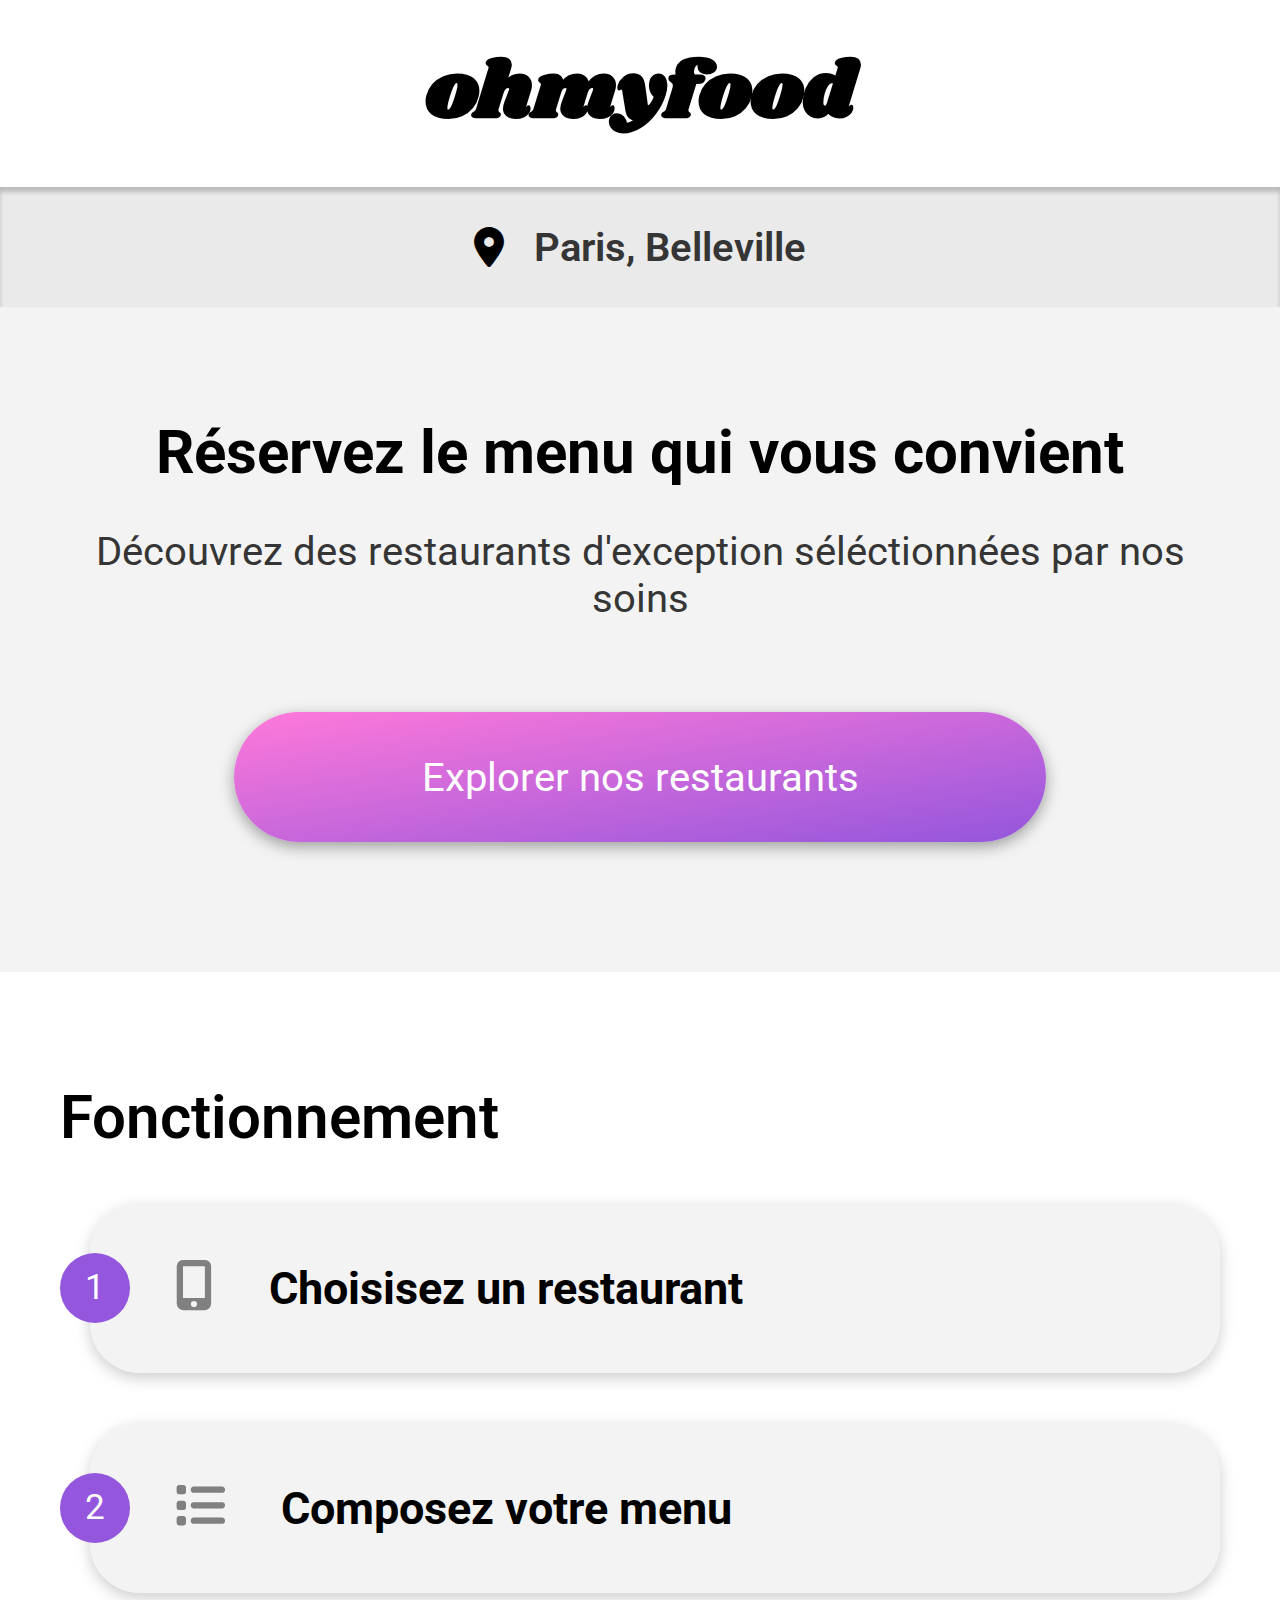
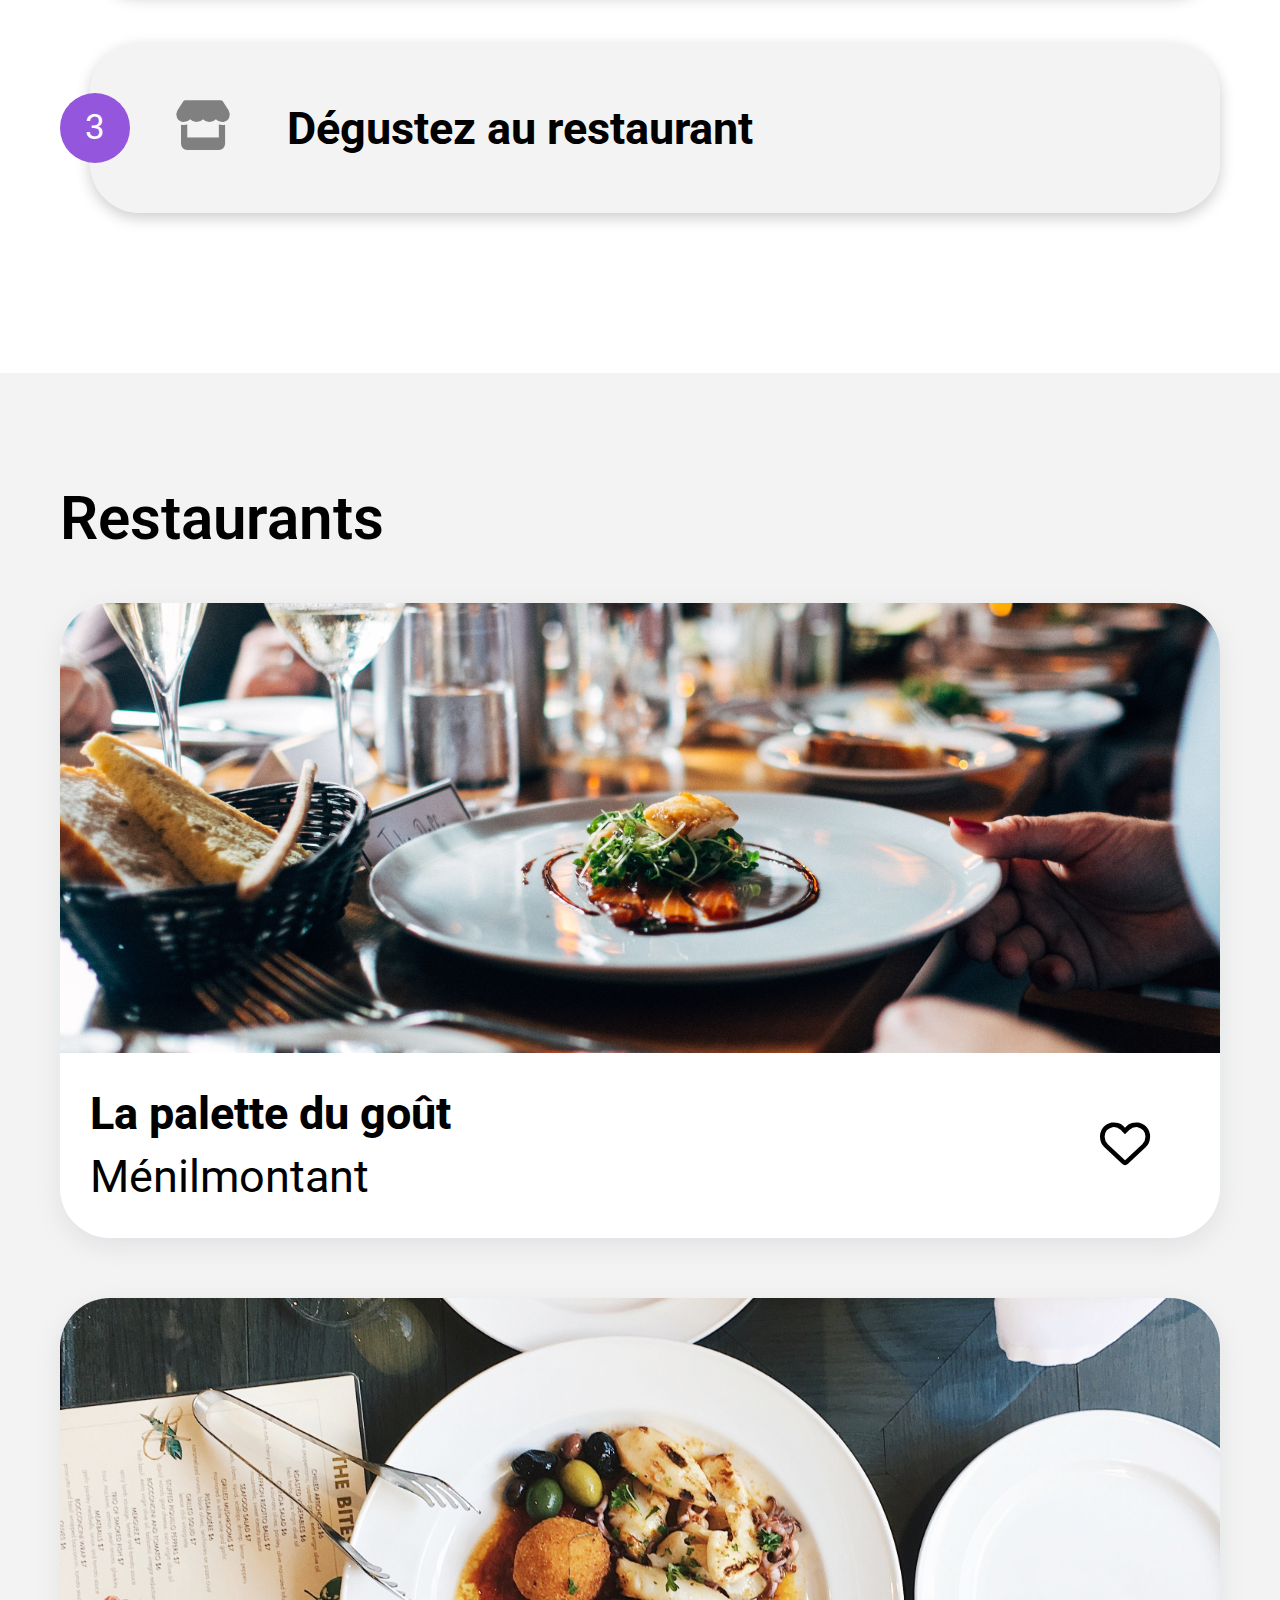
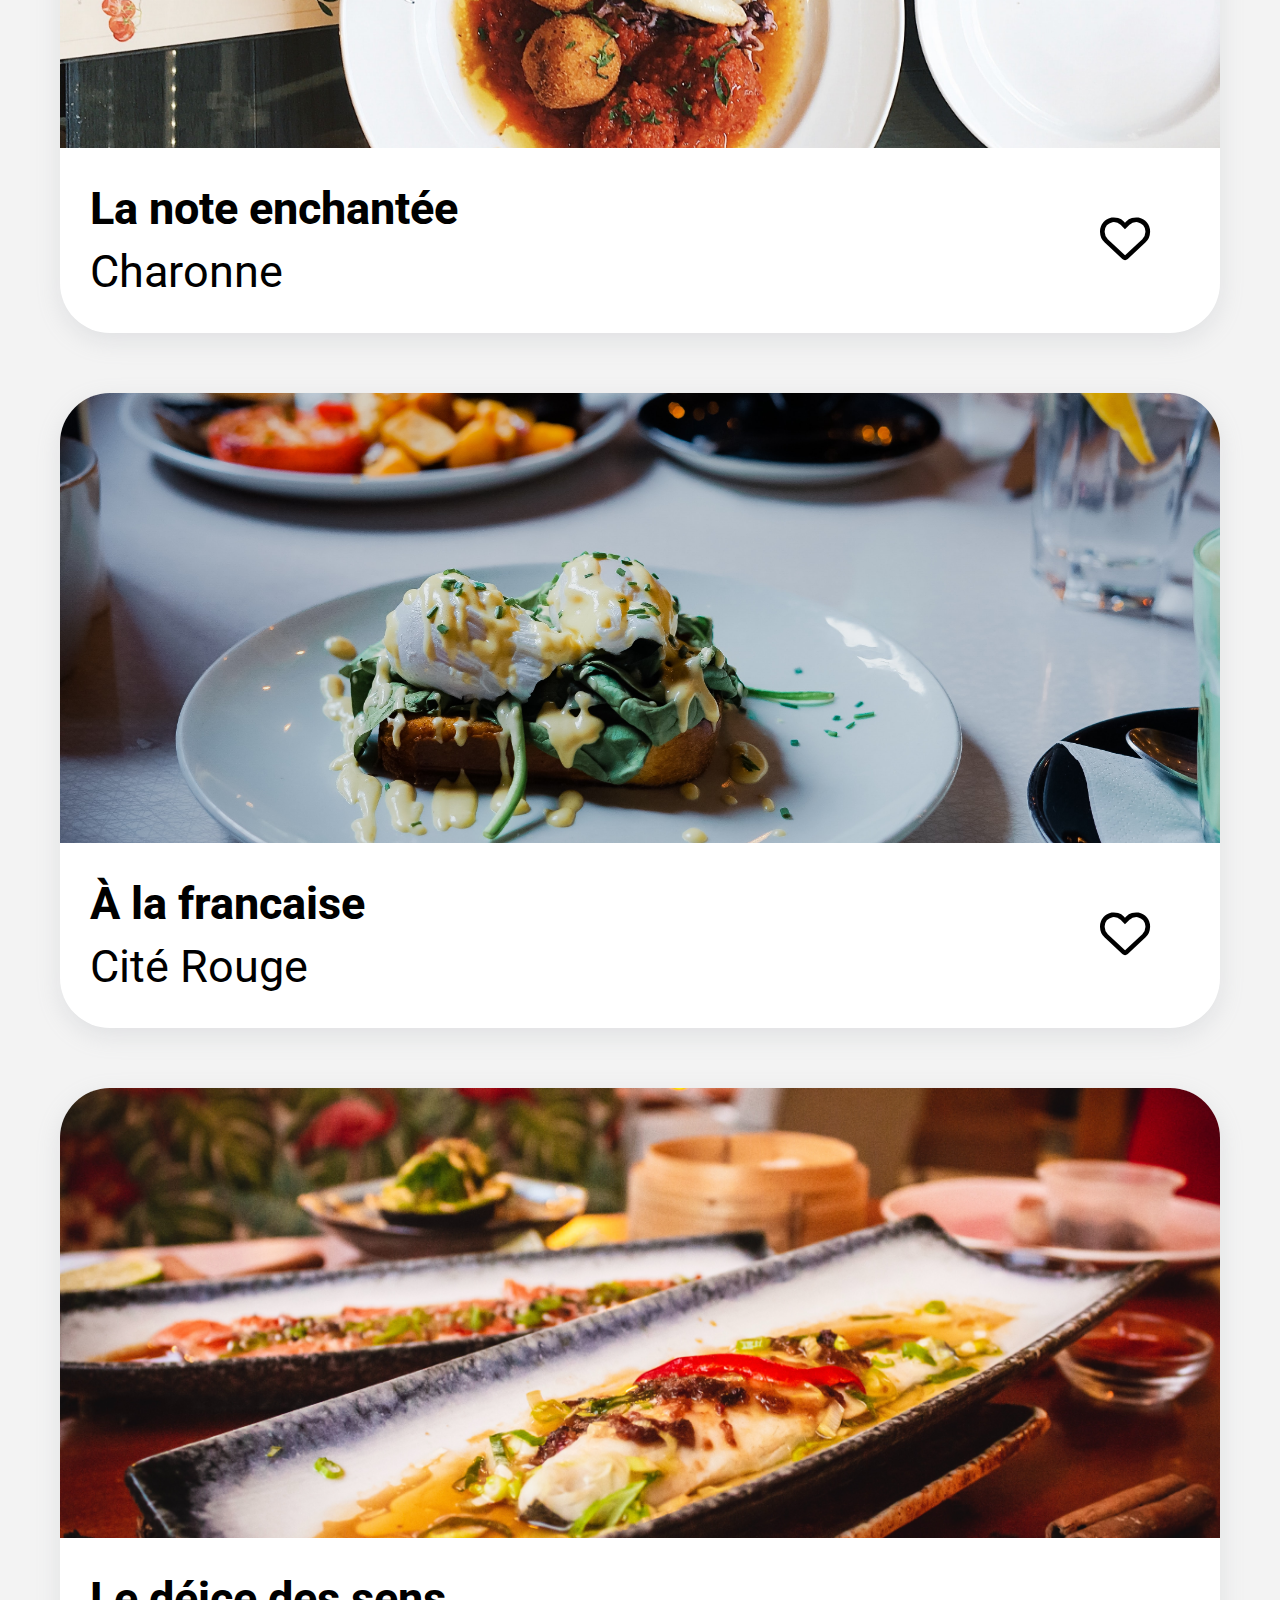
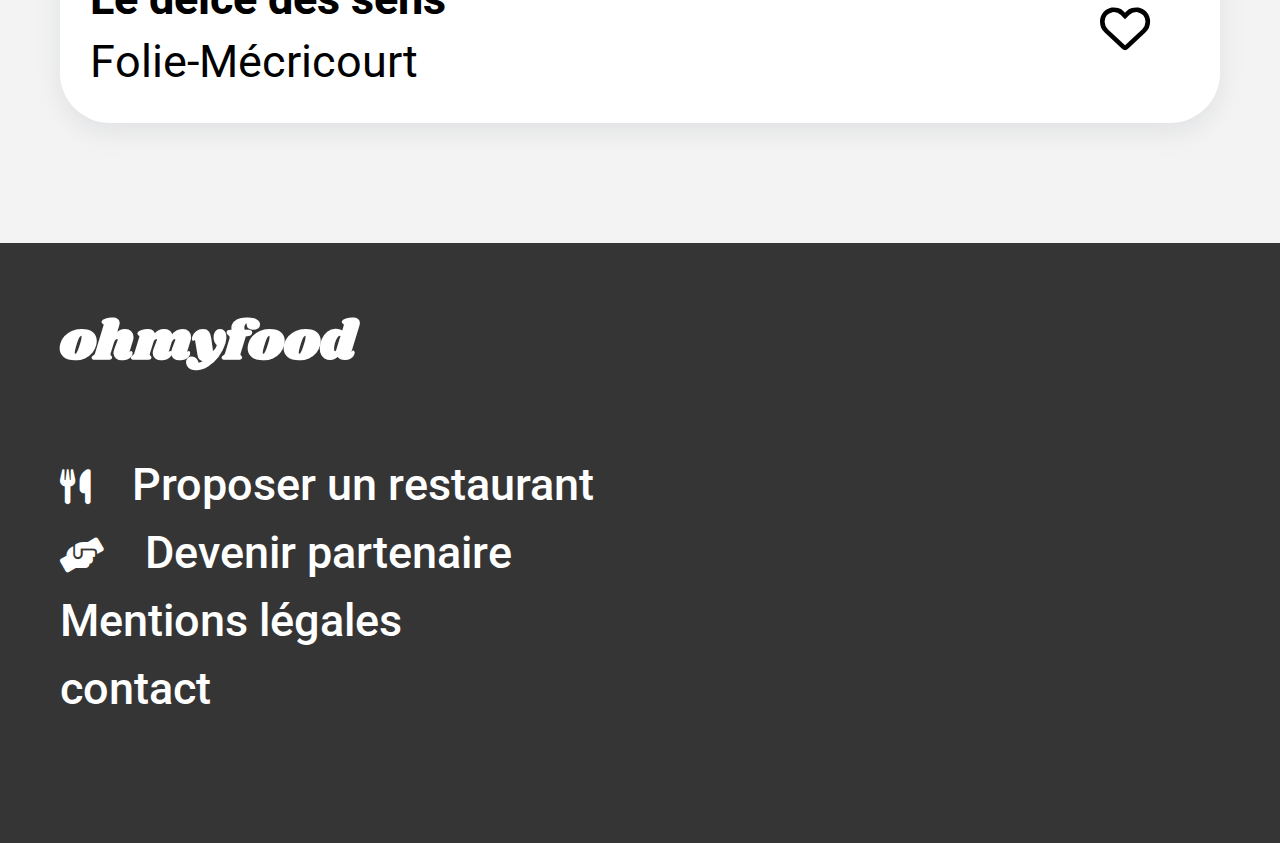
==== index.html @ b671f4e9 "-fix: delete 'src' file for 'github page'" ====
<!DOCTYPE html>

<html lang="fr">

<head>
    <title>Ohmyfood</title>
    <meta charset="utf-8"/>
    <link rel="stylesheet" href="style/main.css">
</head>
<body>
<header class="header_home_page">
    <h1>ohmyfood</h1>
</header>
<main>
    <section class="address">
        <i class="fas fa-map-marker-alt"></i>
        <p>Paris, Belleville</p>
    </section>
    <section class="description center">
        <h2 class="title_description">Réservez le menu qui vous convient</h2>
        <p class="subtitle_description">Découvrez des restaurants d'exception séléctionnées par nos soins</p>
        <a class="bouton_description">
            Explorer nos restaurants
        </a>
    </section>
    <section class="Functioning center">
        <h2 class="title_functioning">Fonctionnement</h2>
        <div class="card_Functioning">
            <div class="round">1</div>
            <div class="card">
                <p class="subtitle_functioning">
                    <i class="logo_Functioning fas fa-mobile-alt"></i>
                    Choisisez un restaurant
                </p>
            </div>
        </div>
        <div class="card_Functioning">
            <div class="round">2</div>
            <div class="card">
                <p class="subtitle_functioning">
                    <i class="logo_Functioning fas fa-list"></i>
                    Composez votre menu
                </p>
            </div>
        </div>
        <div class="card_Functioning" id="la_palette_du_gout">
            <div class="round">3</div>
            <div class="card">
                <p class="subtitle_functioning">
                    <i class="logo_Functioning fas fa-store"></i>
                    Dégustez au restaurant
                </p>
            </div>
        </div>
    </section>
    <section class="restaurants center">
        <h2 class="title_restaurants">Restaurants</h2>
        <a href="pages/la_palette_du_gout.html">
            <div class="card_restaurants">
                <img src="./img/restaurants/la_palette_du_gout.jpg"
                     alt="La palette du goût" class="img">
                <div class="storage_text_card">
                    <div class="text_card">
                        <p class="title">La palette du goût</p>
                        <p class="subtitle">Ménilmontant</p>
                    </div>
                    <div class="logo_card_home_page">
                        <i class="far fa-heart"></i>
                        <i class="fas fa-heart"></i>
                    </div>
                </div>
            </div>
        </a>
        <a href="pages/la_note_enchantee.html">
            <div class="card_restaurants">
                <img src="./img/restaurants/la_note_enchantee.jpg"
                     alt="La note enchantée" class="img">
                <div class="storage_text_card">
                    <div class="text_card">
                        <p class="title">La note enchantée</p>
                        <p class="subtitle">Charonne</p>
                    </div>
                    <div class="logo_card_home_page">
                        <i class="far fa-heart"></i>
                        <i class="fas fa-heart"></i>
                    </div>
                </div>
            </div>
        </a>
        <a href="pages/a_la_francaise.html">
            <div class="card_restaurants">
                <img src="./img/restaurants/a_la_francaise.jpg"
                     alt="À la francaise" class="img">
                <div class="storage_text_card">
                    <div class="text_card">
                        <p class="title">À la francaise</p>
                        <p class="subtitle">Cité Rouge</p>
                    </div>
                    <div class="logo_card_home_page">
                        <i class="far fa-heart"></i>
                        <i class="fas fa-heart"></i>
                    </div>
                </div>
            </div>
        </a>
        <a href="pages/le_delice_des_sens.html">
            <div class="card_restaurants">
                <img src="./img/restaurants/le_delice_des_sens.jpg"
                     alt="Le déice des sens" class="img">
                <div class="storage_text_card">
                    <div class="text_card">
                        <p class="title">Le déice des sens</p>
                        <p class="subtitle">Folie-Mécricourt</p>
                    </div>
                    <div class="logo_card_home_page">
                        <i class="far fa-heart"></i>
                        <i class="fas fa-heart"></i>
                    </div>
                </div>
            </div>
        </a>
    </section>
</main>

<footer  id="contact">
    <h2>ohmyfood</h2>
    <ul class="center">
        <li><i class="logo_footer fas fa-utensils"></i>
            <a href="#">
                Proposer un restaurant
            </a>
        </li>
        <li><i class="logo_footer fas fa-hands-helping"></i>
            <a href="#">
                Devenir partenaire
            </a>
        </li>
        <li><a href="#">
            Mentions légales
        </a>
        </li>
        <li><a href="pages/contact.html">
            contact
        </a>
        </li>
    </ul>
</footer>
</body>
---- style/main.css ----
@charset "UTF-8";
@import url("https://cdnjs.cloudflare.com/ajax/libs/font-awesome/6.0.0-beta3/css/all.min.css");
@import url("https://fonts.googleapis.com/css2?family=Roboto:wght@100;300;400;500;700;900&family=Shrikhand&display=swap");
.header_home_page {
  display: flex;
  justify-content: center;
}
.header_home_page h1 {
  font-family: "Shrikhand", "cursive";
  font-size: 80px;
  margin: 35px;
}

.address {
  display: flex;
  justify-content: center;
  align-items: center;
  height: 120px;
  width: 100%;
  background-color: #eaeaea;
  box-shadow: rgba(0, 0, 0, 0.2) 0 5px 4px 0 inset;
}
.address i {
  font-size: 40px;
  margin-right: 30px;
}
.address p {
  font-size: 40px;
  font-weight: 600;
  color: #353535;
}

.description {
  display: flex;
  flex-direction: column;
  align-items: center;
  background-color: rgba(234, 234, 234, 0.55);
  height: auto;
  width: auto;
}

.title_description {
  margin: 50px 70px 0 70px;
  font-size: 60px;
  text-align: center;
  font-weight: 700;
}

.subtitle_description {
  font-size: 40px;
  text-align: center;
  color: #353535;
}

.Functioning {
  margin-bottom: 100px;
}

.title_functioning {
  font-size: 60px;
  font-weight: 600;
}

.card_Functioning {
  height: 170px;
  width: auto;
  border-radius: 50px;
  background-color: rgba(234, 234, 234, 0.55);
  display: flex;
  align-items: center;
  margin: 50px 0 0 30px;
  box-shadow: rgba(0, 0, 0, 0.2) 0 5px 15px;
}
.card_Functioning:hover {
  background-color: rgba(240, 207, 255, 0.24);
}

.round {
  align-items: center;
  justify-content: center;
  display: flex;
  height: 70px;
  width: 70px;
  border-radius: 70px;
  background-color: #9356DC;
  color: white;
  margin-left: -30px;
  font-size: 35px;
}

.logo_Functioning {
  font-size: 50px;
  margin: 0 45px;
  color: gray;
}

.subtitle_functioning {
  font-weight: 700;
  font-size: 45px;
}

.restaurants {
  background-color: rgba(234, 234, 234, 0.55);
  height: auto;
  width: auto;
}

.title_restaurants {
  font-size: 60px;
  font-weight: 600;
}

a {
  text-decoration: none;
  color: black;
}

.card_restaurants {
  width: 100%;
  height: 635px;
  border-radius: 50px;
  background-color: white;
  margin-bottom: 60px;
  box-shadow: rgba(149, 157, 165, 0.2) 0 8px 24px;
}

.img {
  object-fit: cover;
  width: 100%;
  height: 450px;
  border-radius: 50px 50px 0 0;
}

.storage_text_card {
  display: flex;
  flex-direction: row;
  justify-content: space-between;
  align-items: center;
  margin: 30px;
}

.text_card {
  display: flex;
  flex-direction: column;
  align-items: flex-start;
}
.text_card .title {
  font-size: 45px;
  font-weight: 750;
  margin: 0 0 10px;
}
.text_card .subtitle {
  font-size: 45px;
  margin: 0;
}

.logo_card_home_page {
  font-size: 50px;
  margin-right: 40px;
}
.logo_card_home_page i:nth-child(2) {
  display: none;
}
.logo_card_home_page:hover i:nth-child(1) {
  display: none;
}
.logo_card_home_page:hover i:nth-child(2) {
  display: block;
  color: #FF79DA;
}

body {
  margin: 0;
  font-family: "Roboto", sans-serif;
}

.center {
  padding: 60px;
}

.bouton_description {
  box-shadow: rgba(0, 0, 0, 0.35) 0 5px 15px;
  align-items: center;
  justify-content: center;
  height: 130px;
  width: 70%;
  background: #9356DC;
  background: -webkit-linear-gradient(to top left, #9356DC 0%, #FF79DA 100%);
  background: -moz-linear-gradient(to top left, #9356DC 0%, #FF79DA 100%);
  background: linear-gradient(to top left, #9356DC 0%, #FF79DA 100%);
  border-radius: 65px;
  display: flex;
  margin: 50px 0 70px 0;
  font-size: 40px;
  color: white;
}

footer {
  list-style-type: none;
  background-color: #353535;
  height: 600px;
}
footer h2 {
  font-family: "Shrikhand", "cursive";
  padding: 60px 60px 0;
  font-size: 55px;
  color: white;
  margin: 0;
}
footer ul {
  margin: 0;
}
footer li {
  list-style-type: none;
  cursor: pointer;
  font-size: 45px;
  color: white;
  margin: 15px 0;
  font-weight: 500;
}
footer i {
  font-size: 35px;
  margin-right: 30px;
}
footer a {
  color: white;
}

.test {
  background-color: #f6f6f6;
}

.page_header {
  display: flex;
  justify-content: space-between;
  align-items: center;
}
.page_header i {
  font-size: 50px;
  margin-left: 50px;
}
.page_header h1 {
  font-family: "Shrikhand", "cursive";
  font-size: 70px;
  margin: 35px 30% 35px 0;
}

.card_menu {
  background-color: #f6f6f6;
  margin-top: 40px;
  width: 100%;
  height: 180px;
  border-radius: 120px 120px 0 0;
  position: relative;
  z-index: 5;
  display: flex;
  flex-direction: row;
  align-items: flex-start;
  justify-content: space-around;
}
.card_menu h2 {
  font-family: "Shrikhand", "cursive";
  font-size: 60px;
}

.img {
  position: relative;
  z-index: 1;
}

.entrées {
  display: flex;
  flex-direction: column;
  align-items: center;
  margin-bottom: 100px;
}

.img img {
  width: 100%;
  height: 650px;
  object-fit: cover;
}

.logo_card {
  margin-top: 60px;
  font-size: 60px;
}

.logo_card i:nth-child(2) {
  display: none;
}

.logo_card:hover i:nth-child(1) {
  display: none;
}

.logo_card:hover i:nth-child(2) {
  animation-delay: 2s;
  display: block;
  color: #FF79DA;
}

.principal {
  margin-bottom: 10px;
  margin-top: 10px;
  font-size: 45px;
  font-weight: 600;
  display: flex;
  justify-content: flex-start;
}

.secondaire {
  margin-top: 20px;
  margin-bottom: 0;
  font-size: 40px;
  font-weight: 100;
  display: flex;
  justify-content: flex-start;
}

.bouton {
  box-shadow: rgba(0, 0, 0, 0.35) 0 5px 15px;
  align-items: center;
  justify-content: center;
  height: 130px;
  width: 50%;
  background: #9356DC;
  background: -webkit-linear-gradient(to top left, #9356DC 0%, #FF79DA 100%);
  background: -moz-linear-gradient(to top left, #9356DC 0%, #FF79DA 100%);
  background: linear-gradient(to top left, #9356DC 0%, #FF79DA 100%);
  border-radius: 65px;
  display: flex;
  margin: 100px 0 100px 25%;
}
.bouton p {
  font-size: 45px;
  color: white;
}

.title_plat {
  font-size: 40px;
  margin-left: 50px;
}
.title_plat p {
  margin-bottom: -15px;
}

.svg {
  width: 110px;
  height: 8px;
}

.svg_color {
  width: 110px;
  height: 8px;
  fill: #99E2D0;
}

.card_plat {
  display: flex;
  justify-content: space-between;
  animation-duration: 3s;
  animation-name: slidein;
  background-color: white;
  height: 180px;
  width: 85%;
  box-shadow: rgba(0, 0, 0, 0.24) 0 3px 8px;
  border-radius: 40px;
  margin: 20px;
}

@keyframes slidein {
  from {
    margin-bottom: 100%;
  }
  to {
    margin-bottom: 2%;
  }
}
.check_logo {
  animation-name: slidein;
  border-radius: 0 40px 40px 0;
  height: 180px;
  background-color: #99E2D0;
  display: flex;
  align-items: center;
  justify-content: center;
}

.logo_animation {
  font-size: 0;
  color: white;
}

.price {
  display: flex;
  justify-content: flex-end;
  font-size: 40px;
  font-weight: 500;
  margin-top: 115px;
  margin-bottom: 0;
}

.container_plat {
  display: flex;
  flex-direction: column;
  justify-content: center;
  margin-left: 30px;
}

.card_plat:hover .check_logo {
  animation-name: progress-bar;
  animation-duration: 3000ms;
}

.card_plat:hover .logo_animation {
  animation-name: rotation;
  animation-duration: 3000ms;
}

@keyframes progress-bar {
  0% {
    width: 0;
    opacity: 0.1;
  }
  20% {
    opacity: 1;
  }
  50% {
    width: 180px;
  }
  70% {
    opacity: 1;
  }
  100% {
    width: 0;
    opacity: 0.1;
  }
}
@keyframes rotation {
  0% {
    margin: 90px;
    font-size: 70px;
    width: 0;
    opacity: 0.1;
  }
  20% {
    margin: 90px;
    font-size: 70px;
    opacity: 1;
  }
  50% {
    margin: 90px;
    transform: rotate(360deg);
    font-size: 70px;
    width: 180px;
  }
  70% {
    margin: 90px;
    font-size: 70px;
    opacity: 1;
  }
  100% {
    margin: 90px;
    transform: rotate(360deg);
    font-size: 70px;
    width: 0;
    opacity: 0.1;
  }
}
.contact {
  display: flex;
  flex-direction: column;
  align-items: center;
  background-color: rgba(234, 234, 234, 0.55);
  width: auto;
  padding: 45% 0;
}
.contact .title {
  margin: 200px 0;
  font-size: 60px;
  text-align: center;
  font-weight: 700;
}
.contact .subtitle {
  font-size: 40px;
  text-align: center;
  color: #353535;
}

.contact {
  display: flex;
  flex-direction: column;
  align-items: center;
  background-color: rgba(234, 234, 234, 0.55);
  width: auto;
  padding: 45% 0;
}
.contact .title {
  margin: 200px 0;
  font-size: 60px;
  text-align: center;
  font-weight: 700;
}
.contact .subtitle {
  font-size: 40px;
  text-align: center;
  color: #353535;
}

/*# sourceMappingURL=main.css.map */
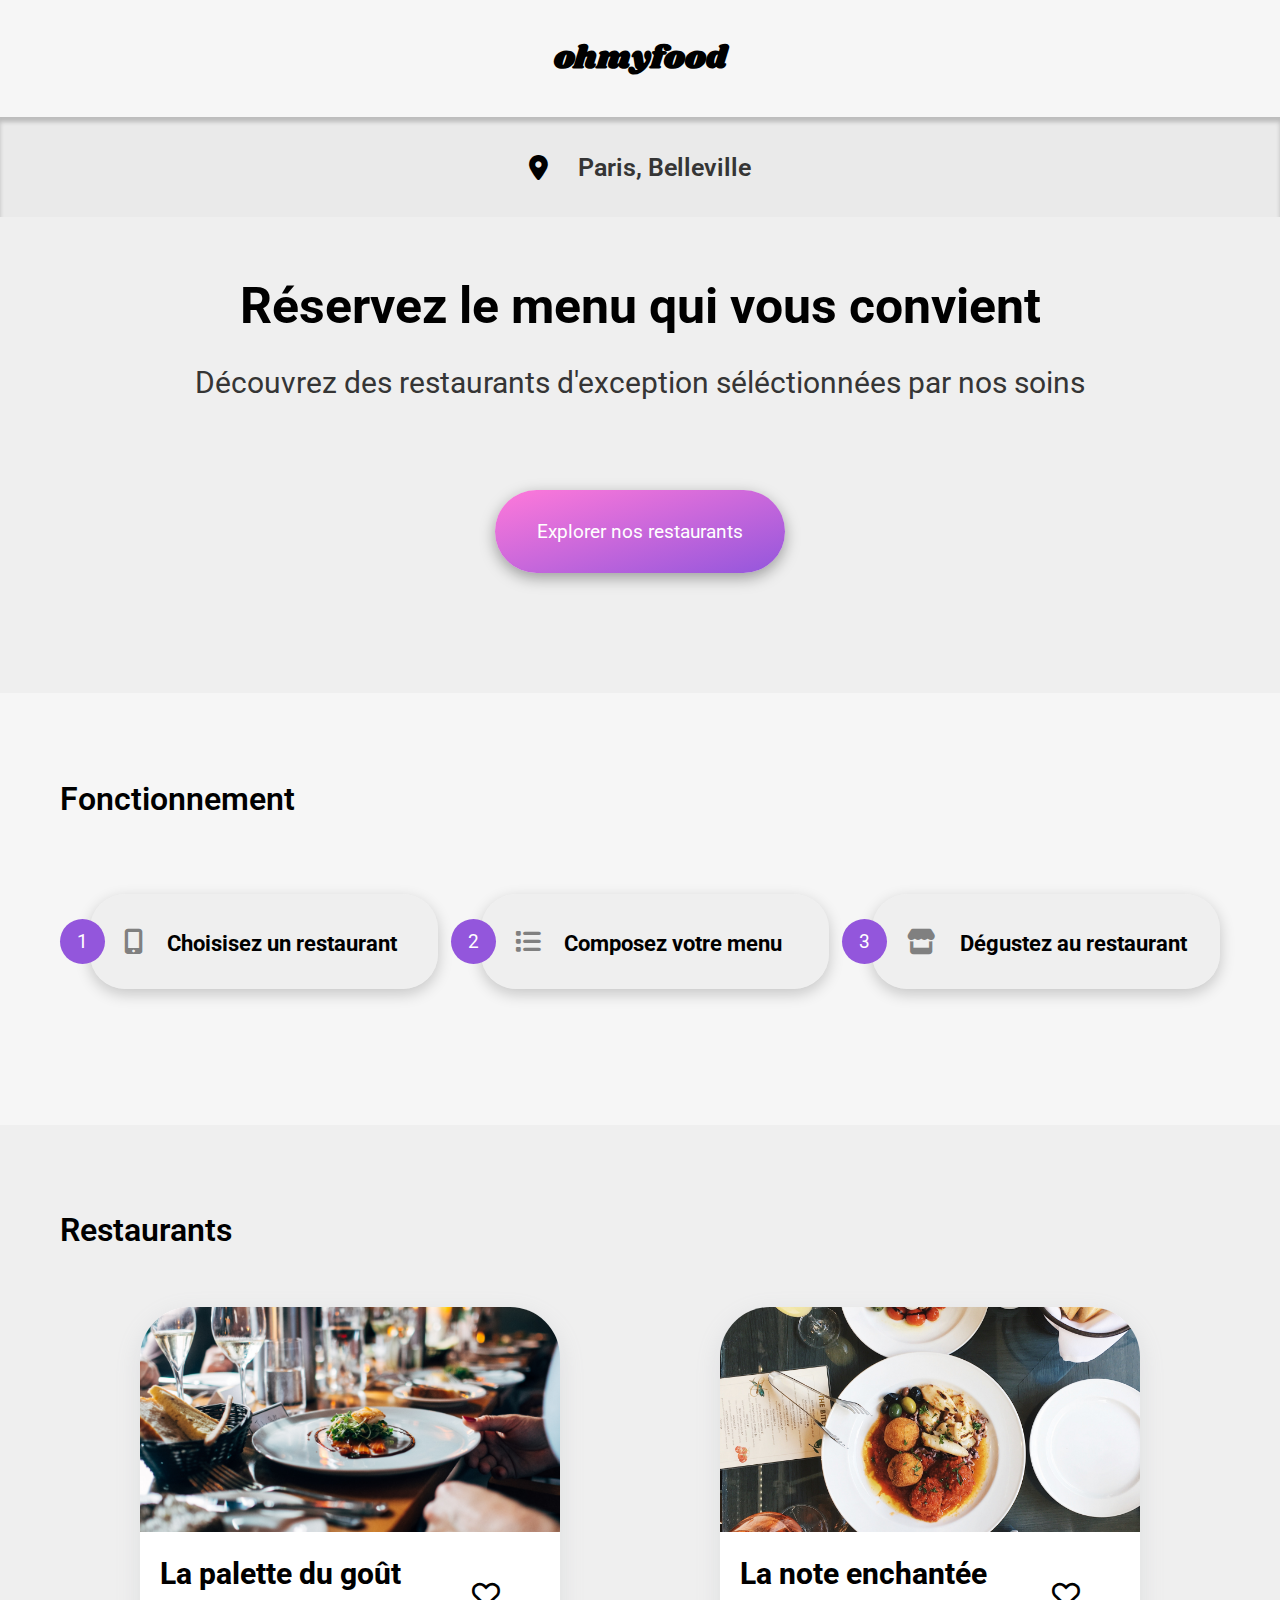
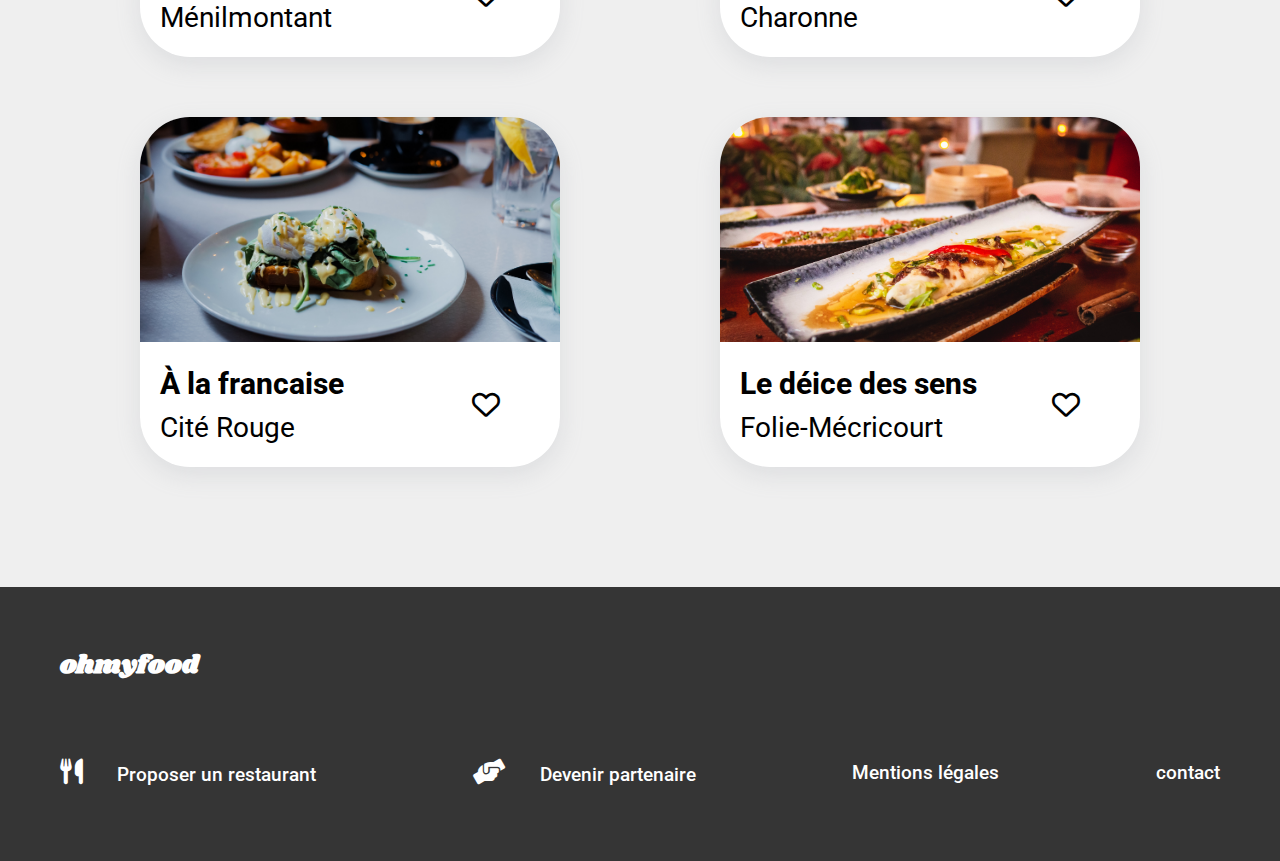
==== commit 9d9e2384: "-add: média query for desktop" ====
--- a/index.html
+++ b/index.html
@@ -25,106 +25,109 @@
     </section>
     <section class="Functioning center">
         <h2 class="title_functioning">Fonctionnement</h2>
-        <div class="card_Functioning">
-            <div class="round">1</div>
-            <div class="card">
-                <p class="subtitle_functioning">
-                    <i class="logo_Functioning fas fa-mobile-alt"></i>
-                    Choisisez un restaurant
-                </p>
-            </div>
-        </div>
-        <div class="card_Functioning">
-            <div class="round">2</div>
-            <div class="card">
-                <p class="subtitle_functioning">
-                    <i class="logo_Functioning fas fa-list"></i>
-                    Composez votre menu
-                </p>
-            </div>
-        </div>
-        <div class="card_Functioning" id="la_palette_du_gout">
-            <div class="round">3</div>
-            <div class="card">
-                <p class="subtitle_functioning">
-                    <i class="logo_Functioning fas fa-store"></i>
-                    Dégustez au restaurant
-                </p>
-            </div>
-        </div>
+        <ul class="organize_card_functioning">
+            <li class="card_Functioning">
+                <div class="round">1</div>
+                <div class="card">
+                    <p class="subtitle_functioning">
+                        <i class="logo_Functioning fas fa-mobile-alt"></i>
+                        Choisisez un restaurant
+                    </p>
+                </div>
+            </li>
+            <li class="card_Functioning">
+                <div class="round">2</div>
+                <div class="card">
+                    <p class="subtitle_functioning">
+                        <i class="logo_Functioning fas fa-list"></i>
+                        Composez votre menu
+                    </p>
+                </div>
+            </li>
+            <li class="card_Functioning" id="la_palette_du_gout">
+                <div class="round">3</div>
+                <div class="card">
+                    <p class="subtitle_functioning">
+                        <i class="logo_Functioning fas fa-store"></i>
+                        Dégustez au restaurant
+                    </p>
+                </div>
+            </li>
+        </ul>
     </section>
     <section class="restaurants center">
         <h2 class="title_restaurants">Restaurants</h2>
-        <a href="pages/la_palette_du_gout.html">
-            <div class="card_restaurants">
-                <img src="./img/restaurants/la_palette_du_gout.jpg"
-                     alt="La palette du goût" class="img">
-                <div class="storage_text_card">
-                    <div class="text_card">
-                        <p class="title">La palette du goût</p>
-                        <p class="subtitle">Ménilmontant</p>
-                    </div>
-                    <div class="logo_card_home_page">
-                        <i class="far fa-heart"></i>
-                        <i class="fas fa-heart"></i>
+        <div class="organize_card_restaurants">
+            <a href="pages/la_palette_du_gout.html">
+                <div class="card_restaurants">
+                    <img src="./img/restaurants/la_palette_du_gout.jpg"
+                         alt="La palette du goût" class="img">
+                    <div class="storage_text_card">
+                        <div class="text_card">
+                            <p class="title">La palette du goût</p>
+                            <p class="subtitle">Ménilmontant</p>
+                        </div>
+                        <div class="logo_card_home_page">
+                            <i class="far fa-heart"></i>
+                            <i class="fas fa-heart"></i>
+                        </div>
                     </div>
                 </div>
-            </div>
-        </a>
-        <a href="pages/la_note_enchantee.html">
-            <div class="card_restaurants">
-                <img src="./img/restaurants/la_note_enchantee.jpg"
-                     alt="La note enchantée" class="img">
-                <div class="storage_text_card">
-                    <div class="text_card">
-                        <p class="title">La note enchantée</p>
-                        <p class="subtitle">Charonne</p>
-                    </div>
-                    <div class="logo_card_home_page">
-                        <i class="far fa-heart"></i>
-                        <i class="fas fa-heart"></i>
+            </a>
+            <a href="pages/la_note_enchantee.html">
+                <div class="card_restaurants">
+                    <img src="./img/restaurants/la_note_enchantee.jpg"
+                         alt="La note enchantée" class="img">
+                    <div class="storage_text_card">
+                        <div class="text_card">
+                            <p class="title">La note enchantée</p>
+                            <p class="subtitle">Charonne</p>
+                        </div>
+                        <div class="logo_card_home_page">
+                            <i class="far fa-heart"></i>
+                            <i class="fas fa-heart"></i>
+                        </div>
                     </div>
                 </div>
-            </div>
-        </a>
-        <a href="pages/a_la_francaise.html">
-            <div class="card_restaurants">
-                <img src="./img/restaurants/a_la_francaise.jpg"
-                     alt="À la francaise" class="img">
-                <div class="storage_text_card">
-                    <div class="text_card">
-                        <p class="title">À la francaise</p>
-                        <p class="subtitle">Cité Rouge</p>
-                    </div>
-                    <div class="logo_card_home_page">
-                        <i class="far fa-heart"></i>
-                        <i class="fas fa-heart"></i>
+            </a>
+            <a href="pages/a_la_francaise.html">
+                <div class="card_restaurants">
+                    <img src="./img/restaurants/a_la_francaise.jpg"
+                         alt="À la francaise" class="img">
+                    <div class="storage_text_card">
+                        <div class="text_card">
+                            <p class="title">À la francaise</p>
+                            <p class="subtitle">Cité Rouge</p>
+                        </div>
+                        <div class="logo_card_home_page">
+                            <i class="far fa-heart"></i>
+                            <i class="fas fa-heart"></i>
+                        </div>
                     </div>
                 </div>
-            </div>
-        </a>
-        <a href="pages/le_delice_des_sens.html">
-            <div class="card_restaurants">
-                <img src="./img/restaurants/le_delice_des_sens.jpg"
-                     alt="Le déice des sens" class="img">
-                <div class="storage_text_card">
-                    <div class="text_card">
-                        <p class="title">Le déice des sens</p>
-                        <p class="subtitle">Folie-Mécricourt</p>
-                    </div>
-                    <div class="logo_card_home_page">
-                        <i class="far fa-heart"></i>
-                        <i class="fas fa-heart"></i>
+            </a>
+            <a href="pages/le_delice_des_sens.html">
+                <div class="card_restaurants">
+                    <img src="./img/restaurants/le_delice_des_sens.jpg"
+                         alt="Le déice des sens" class="img">
+                    <div class="storage_text_card">
+                        <div class="text_card">
+                            <p class="title">Le déice des sens</p>
+                            <p class="subtitle">Folie-Mécricourt</p>
+                        </div>
+                        <div class="logo_card_home_page">
+                            <i class="far fa-heart"></i>
+                            <i class="fas fa-heart"></i>
+                        </div>
                     </div>
                 </div>
-            </div>
-        </a>
+            </a>
+        </div>
     </section>
 </main>
-
-<footer  id="contact">
+<footer id="contact">
     <h2>ohmyfood</h2>
-    <ul class="center">
+    <ul class="center organize_footer">
         <li><i class="logo_footer fas fa-utensils"></i>
             <a href="#">
                 Proposer un restaurant
--- a/style/main.css
+++ b/style/main.css
@@ -61,6 +61,10 @@
   font-weight: 600;
 }
 
+.organize_card_functioning {
+  padding: 0;
+}
+
 .card_Functioning {
   height: 170px;
   width: auto;
@@ -73,6 +77,7 @@
 }
 .card_Functioning:hover {
   background-color: rgba(240, 207, 255, 0.24);
+  cursor: pointer;
 }
 
 .round {
@@ -169,6 +174,103 @@
   color: #FF79DA;
 }
 
+@media (min-width: 1024px) {
+  .header_home_page h1 {
+    font-size: 2.5vw;
+  }
+
+  .address {
+    height: 100px;
+  }
+  .address i {
+    font-size: 25px;
+  }
+  .address p {
+    font-size: 25px;
+    font-weight: 600;
+  }
+
+  .title_description {
+    font-size: 50px;
+    margin: 0;
+  }
+
+  .subtitle_description {
+    font-size: 30px;
+  }
+
+  .organize_card_functioning {
+    display: flex;
+    justify-content: space-between;
+  }
+
+  .card_Functioning {
+    height: auto;
+    width: 30%;
+    border-radius: 35px;
+    margin: 50px 0 0 30px;
+  }
+
+  .subtitle_functioning {
+    width: 150%;
+    font-size: 1.7vw;
+    margin: 15px 0;
+  }
+
+  .round {
+    height: 45px;
+    width: 45px;
+    font-size: 1.5vw;
+  }
+
+  .logo_Functioning {
+    margin: 5%;
+    font-size: 2vw;
+  }
+
+  .title_functioning {
+    font-size: 32px;
+  }
+
+  .organize_card_restaurants {
+    display: flex;
+    justify-content: space-around;
+    flex-wrap: wrap;
+  }
+
+  .img {
+    height: 225px;
+  }
+
+  .card_restaurants {
+    width: 420px;
+    height: 350px;
+  }
+
+  .text_card .title {
+    font-size: 30px;
+  }
+  .text_card .subtitle {
+    font-size: 28px;
+  }
+
+  .logo_card_home_page {
+    font-size: 28px;
+  }
+
+  .title_restaurants {
+    font-size: 32px;
+    margin-bottom: 5%;
+  }
+
+  .storage_text_card {
+    margin: 20px;
+  }
+
+  .Functioning {
+    margin-bottom: 60px;
+  }
+}
 body {
   margin: 0;
   font-family: "Roboto", sans-serif;
@@ -176,6 +278,12 @@
 
 .center {
   padding: 60px;
+}
+
+.organize_bouton {
+  width: 100%;
+  display: flex;
+  justify-content: center;
 }
 
 .bouton_description {
@@ -193,6 +301,7 @@
   margin: 50px 0 70px 0;
   font-size: 40px;
   color: white;
+  cursor: pointer;
 }
 
 footer {
@@ -226,7 +335,35 @@
   color: white;
 }
 
-.test {
+@media (min-width: 1024px) {
+  .bouton_description {
+    height: auto;
+    width: 25%;
+    margin: 39px 0 0 0;
+    font-size: 1.5vw;
+    padding: 30px 0;
+  }
+
+  .organize_footer {
+    display: flex;
+    justify-content: space-between;
+    align-items: center;
+  }
+
+  footer {
+    height: auto;
+  }
+  footer li {
+    font-size: 1.5vw;
+  }
+  footer h2 {
+    font-size: 2vw;
+  }
+  footer i {
+    font-size: 2vw;
+  }
+}
+body {
   background-color: #f6f6f6;
 }
 
@@ -242,7 +379,9 @@
 .page_header h1 {
   font-family: "Shrikhand", "cursive";
   font-size: 70px;
-  margin: 35px 30% 35px 0;
+}
+.page_header .burger_menu {
+  display: none;
 }
 
 .card_menu {
@@ -255,7 +394,7 @@
   z-index: 5;
   display: flex;
   flex-direction: row;
-  align-items: flex-start;
+  align-items: center;
   justify-content: space-around;
 }
 .card_menu h2 {
@@ -282,8 +421,8 @@
 }
 
 .logo_card {
-  margin-top: 60px;
   font-size: 60px;
+  cursor: pointer;
 }
 
 .logo_card i:nth-child(2) {
@@ -367,6 +506,7 @@
   box-shadow: rgba(0, 0, 0, 0.24) 0 3px 8px;
   border-radius: 40px;
   margin: 20px;
+  cursor: pointer;
 }
 
 @keyframes slidein {
@@ -468,6 +608,71 @@
     opacity: 0.1;
   }
 }
+@media (min-width: 1024px) {
+  .organize_menu {
+    display: flex;
+    flex-wrap: wrap;
+    z-index: 5;
+    width: 100%;
+    justify-content: space-around;
+  }
+
+  .card_plat {
+    height: 110px;
+    border-radius: 30px;
+  }
+
+  .principal {
+    font-size: 18px;
+  }
+
+  .secondaire {
+    margin-top: 15px;
+    font-size: 17px;
+  }
+
+  .price {
+    font-size: 24px;
+    margin-top: 68px;
+  }
+
+  .img img {
+    height: 165%;
+  }
+
+  .title_plat {
+    font-size: 2vw;
+  }
+
+  .card_menu h2 {
+    font-size: 2.5vw;
+  }
+
+  .logo_card {
+    font-size: 50px;
+  }
+
+  .page_header h1 {
+    font-size: 2.5vw;
+  }
+  .page_header i {
+    font-size: 2.5vw;
+    margin-left: 100%;
+  }
+
+  .bouton_description {
+    margin: 60px;
+  }
+
+  .logo_card {
+    font-size: 2.5vw;
+    margin: 0;
+  }
+
+  .card_menu {
+    align-items: center;
+  }
+}
 .contact {
   display: flex;
   flex-direction: column;
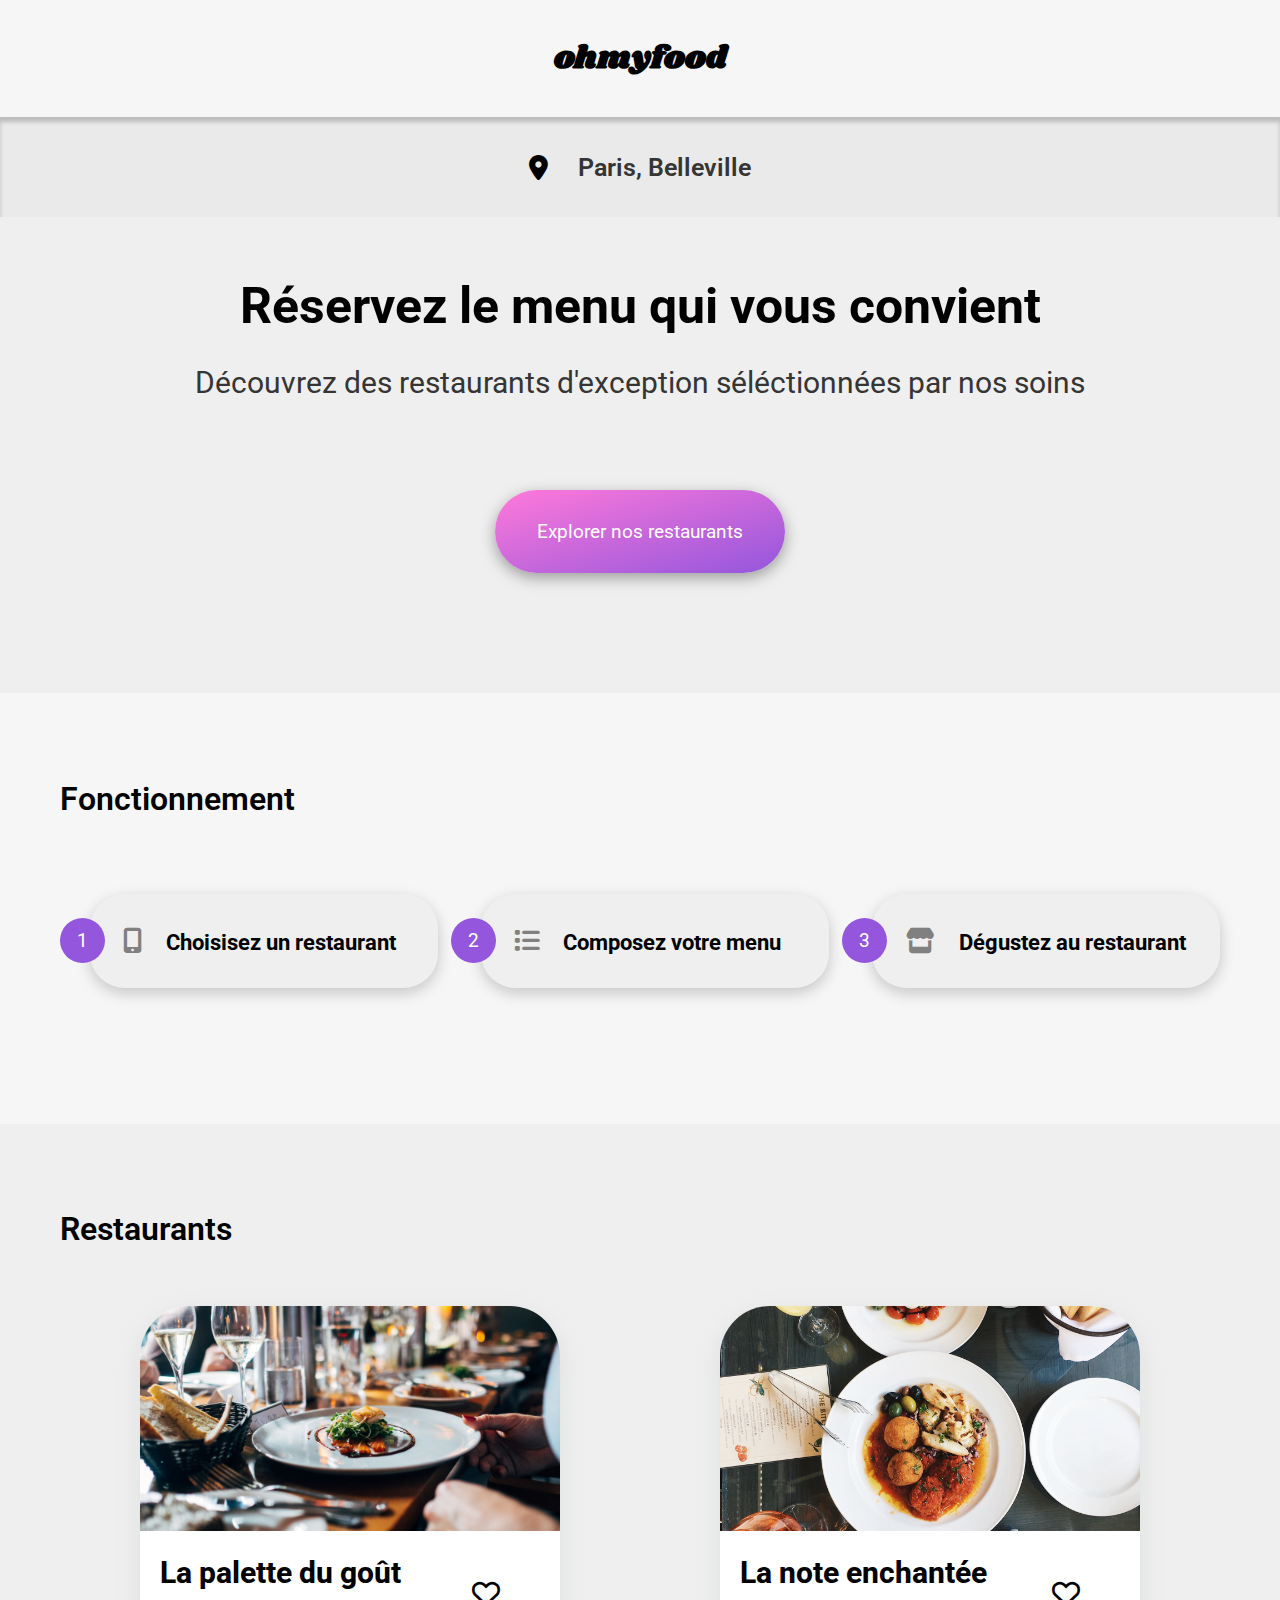
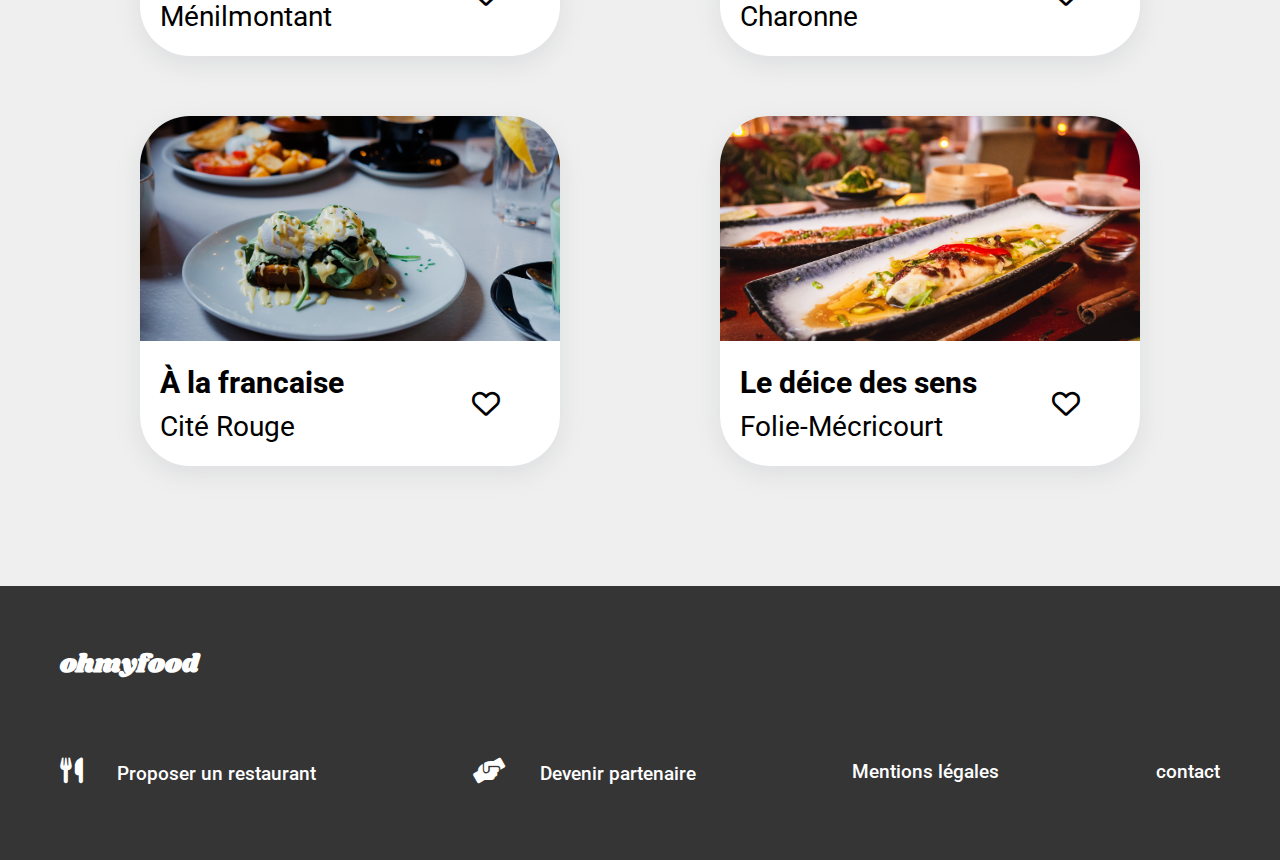
==== commit 691a42eb: "-add: média query for desktop" ====
--- a/index.html
+++ b/index.html
@@ -44,7 +44,7 @@
                     </p>
                 </div>
             </li>
-            <li class="card_Functioning" id="la_palette_du_gout">
+            <li class="card_Functioning">
                 <div class="round">3</div>
                 <div class="card">
                     <p class="subtitle_functioning">
@@ -55,7 +55,7 @@
             </li>
         </ul>
     </section>
-    <section class="restaurants center">
+    <section class="restaurants center" id="return_of_pages">
         <h2 class="title_restaurants">Restaurants</h2>
         <div class="organize_card_restaurants">
             <a href="pages/la_palette_du_gout.html">
@@ -125,7 +125,7 @@
         </div>
     </section>
 </main>
-<footer id="contact">
+<footer>
     <h2>ohmyfood</h2>
     <ul class="center organize_footer">
         <li><i class="logo_footer fas fa-utensils"></i>
@@ -142,7 +142,7 @@
             Mentions légales
         </a>
         </li>
-        <li><a href="pages/contact.html">
+        <li><a class="subtitle" href="mailto:ohmyfood@ohmyfood.fr">
             contact
         </a>
         </li>
--- a/style/main.css
+++ b/style/main.css
@@ -212,7 +212,7 @@
   }
 
   .subtitle_functioning {
-    width: 150%;
+    width: 145%;
     font-size: 1.7vw;
     margin: 15px 0;
   }
@@ -410,8 +410,7 @@
 .entrées {
   display: flex;
   flex-direction: column;
-  align-items: center;
-  margin-bottom: 100px;
+  flex-wrap: nowrap;
 }
 
 .img img {
@@ -440,21 +439,59 @@
 }
 
 .principal {
-  margin-bottom: 10px;
-  margin-top: 10px;
+  font-size: 50px;
+  font-weight: 400;
+  overflow: hidden;
+  text-overflow: ellipsis;
+  margin: 0;
+}
+
+.secondaire {
+  font-weight: 200;
+  overflow: hidden;
+  text-overflow: ellipsis;
   font-size: 45px;
-  font-weight: 600;
-  display: flex;
-  justify-content: flex-start;
-}
-
-.secondaire {
-  margin-top: 20px;
-  margin-bottom: 0;
-  font-size: 40px;
-  font-weight: 100;
-  display: flex;
-  justify-content: flex-start;
+  margin: 0;
+}
+
+.test1 {
+  background: white;
+  border-radius: 45px;
+  box-shadow: rgba(149, 157, 165, 0.2) 0 8px 24px;
+  display: flex;
+  animation: slide 1s forwards;
+  opacity: 0;
+  margin: 25px 0;
+  height: 200px;
+}
+
+.test1:nth-child(1) {
+  animation-delay: 0.2s;
+}
+
+.test1:nth-child(2) {
+  animation-delay: 0.4s;
+}
+
+.test1:nth-child(3) {
+  animation-delay: 0.6s;
+}
+
+.test1:nth-child(4) {
+  animation-delay: 0.8s;
+}
+
+.test1:nth-child(5) {
+  animation-delay: 1s;
+}
+
+.test1:hover .check_logo {
+  opacity: 100%;
+  width: 150px;
+}
+
+.test1:hover .logo_animation {
+  transform: rotate(0deg);
 }
 
 .bouton {
@@ -496,130 +533,68 @@
 }
 
 .card_plat {
+  padding: 25px;
+  overflow: hidden;
+  flex: 1;
   display: flex;
   justify-content: space-between;
-  animation-duration: 3s;
-  animation-name: slidein;
-  background-color: white;
-  height: 180px;
-  width: 85%;
-  box-shadow: rgba(0, 0, 0, 0.24) 0 3px 8px;
-  border-radius: 40px;
-  margin: 20px;
+}
+
+.check_logo {
+  background-color: #99e2d0;
   cursor: pointer;
-}
-
-@keyframes slidein {
+  height: auto;
+  width: 0;
+  opacity: 0;
+  border-radius: 0 45px 45px 0;
+  display: flex;
+  align-items: center;
+  justify-content: center;
+  transition: transform 0.4s ease-in-out, width 0.4s ease-in-out, opacity 0.4s ease-in-out;
+}
+
+.logo_animation {
+  font-size: 80px;
+  color: white;
+  transform: rotate(360deg);
+  transition: 0.4s ease-in-out;
+}
+
+.price {
+  font-weight: 600;
+  display: flex;
+  align-items: flex-end;
+  font-size: 45px;
+}
+
+.container_plat {
+  display: flex;
+  flex-direction: column;
+  justify-content: space-between;
+  overflow: hidden;
+  white-space: nowrap;
+}
+
+@keyframes slide {
   from {
-    margin-bottom: 100%;
+    transform: translatey(20px);
+    opacity: 0%;
   }
   to {
-    margin-bottom: 2%;
-  }
-}
-.check_logo {
-  animation-name: slidein;
-  border-radius: 0 40px 40px 0;
-  height: 180px;
-  background-color: #99E2D0;
-  display: flex;
-  align-items: center;
-  justify-content: center;
-}
-
-.logo_animation {
-  font-size: 0;
-  color: white;
-}
-
-.price {
-  display: flex;
-  justify-content: flex-end;
-  font-size: 40px;
-  font-weight: 500;
-  margin-top: 115px;
-  margin-bottom: 0;
-}
-
-.container_plat {
-  display: flex;
-  flex-direction: column;
-  justify-content: center;
-  margin-left: 30px;
-}
-
-.card_plat:hover .check_logo {
-  animation-name: progress-bar;
-  animation-duration: 3000ms;
-}
-
-.card_plat:hover .logo_animation {
-  animation-name: rotation;
-  animation-duration: 3000ms;
-}
-
-@keyframes progress-bar {
-  0% {
-    width: 0;
-    opacity: 0.1;
-  }
-  20% {
-    opacity: 1;
-  }
-  50% {
-    width: 180px;
-  }
-  70% {
-    opacity: 1;
-  }
-  100% {
-    width: 0;
-    opacity: 0.1;
-  }
-}
-@keyframes rotation {
-  0% {
-    margin: 90px;
-    font-size: 70px;
-    width: 0;
-    opacity: 0.1;
-  }
-  20% {
-    margin: 90px;
-    font-size: 70px;
-    opacity: 1;
-  }
-  50% {
-    margin: 90px;
-    transform: rotate(360deg);
-    font-size: 70px;
-    width: 180px;
-  }
-  70% {
-    margin: 90px;
-    font-size: 70px;
-    opacity: 1;
-  }
-  100% {
-    margin: 90px;
-    transform: rotate(360deg);
-    font-size: 70px;
-    width: 0;
-    opacity: 0.1;
+    transform: translatey(0px);
+    opacity: 100%;
   }
 }
 @media (min-width: 1024px) {
   .organize_menu {
     display: flex;
     flex-wrap: wrap;
-    z-index: 5;
     width: 100%;
     justify-content: space-around;
   }
 
   .card_plat {
-    height: 110px;
-    border-radius: 30px;
+    height: 80px;
   }
 
   .principal {
@@ -672,45 +647,24 @@
   .card_menu {
     align-items: center;
   }
-}
-.contact {
-  display: flex;
-  flex-direction: column;
-  align-items: center;
-  background-color: rgba(234, 234, 234, 0.55);
-  width: auto;
-  padding: 45% 0;
-}
-.contact .title {
-  margin: 200px 0;
-  font-size: 60px;
-  text-align: center;
-  font-weight: 700;
-}
-.contact .subtitle {
-  font-size: 40px;
-  text-align: center;
-  color: #353535;
-}
-
-.contact {
-  display: flex;
-  flex-direction: column;
-  align-items: center;
-  background-color: rgba(234, 234, 234, 0.55);
-  width: auto;
-  padding: 45% 0;
-}
-.contact .title {
-  margin: 200px 0;
-  font-size: 60px;
-  text-align: center;
-  font-weight: 700;
-}
-.contact .subtitle {
-  font-size: 40px;
-  text-align: center;
-  color: #353535;
+
+  .test1 {
+    width: 390px;
+    border-radius: 30px;
+    height: 130px;
+  }
+
+  .check_logo {
+    border-radius: 0 30px 30px 0;
+  }
+
+  .logo_animation {
+    font-size: 45px;
+  }
+
+  .test1:hover .check_logo {
+    width: 100px;
+  }
 }
 
 /*# sourceMappingURL=main.css.map */
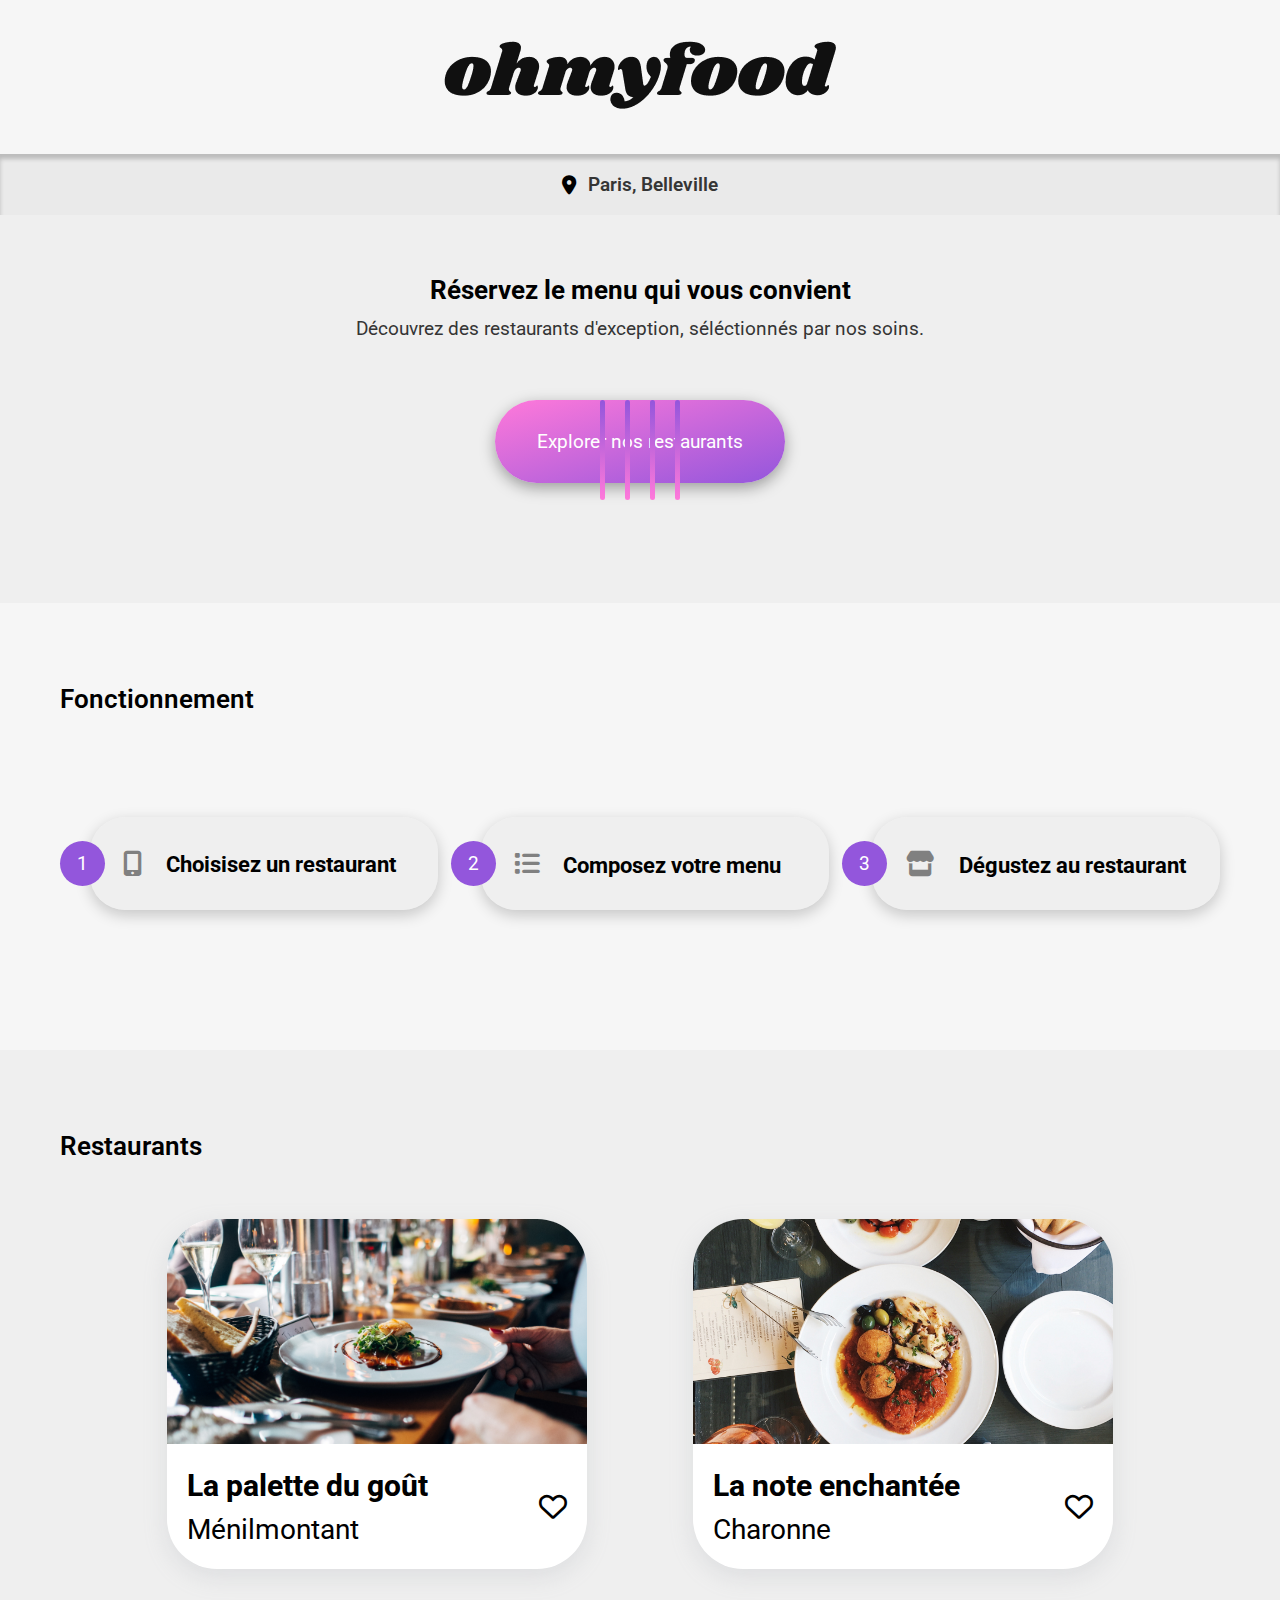
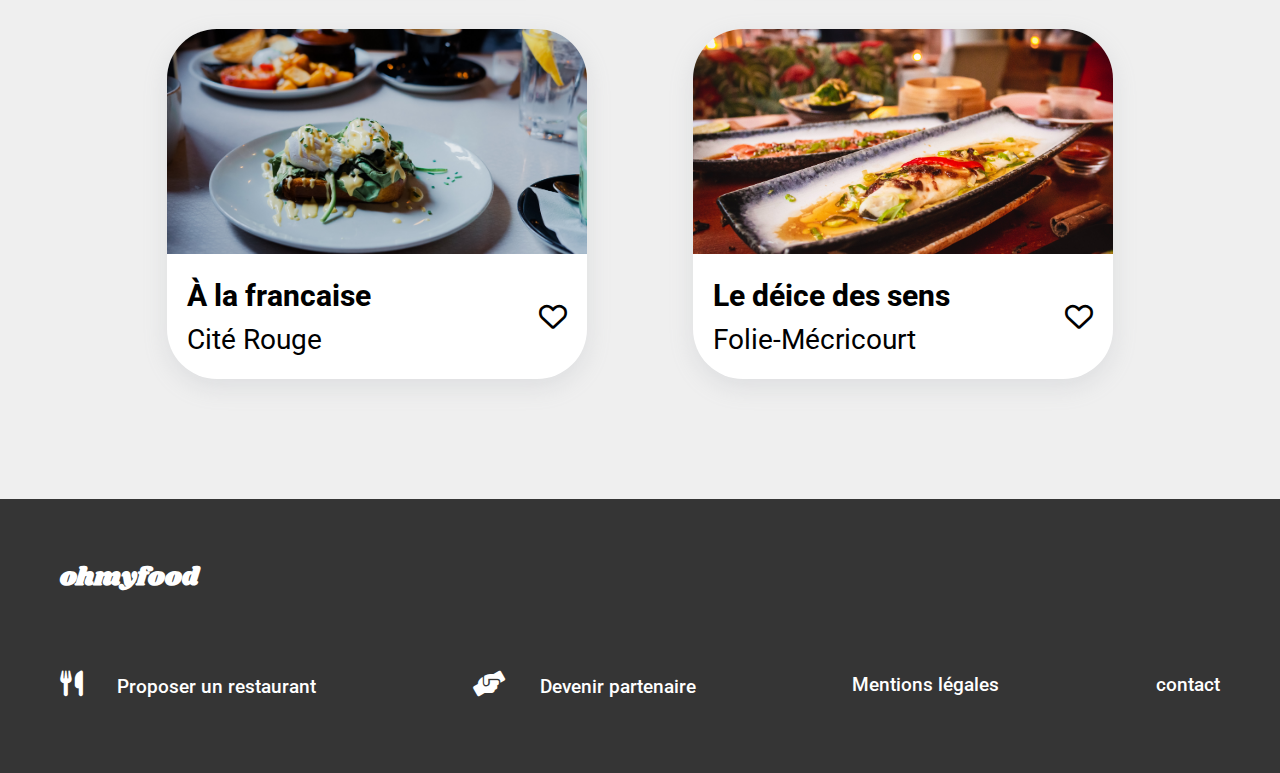
==== commit 92e79bcc: "-add: spinner loader / change svg ohmyfood to png / change class name" ====
--- a/index.html
+++ b/index.html
@@ -8,47 +8,56 @@
     <link rel="stylesheet" href="style/main.css">
 </head>
 <body>
-<header class="header_home_page">
-    <h1>ohmyfood</h1>
+<div class="spinner_container">
+    <div class="spinner"></div>
+    <div class="spinner"></div>
+    <div class="spinner"></div>
+    <div class="spinner"></div>
+</div>
+<header class="main_page">
+    <a href="#">
+    <img src="./img/logo/ohmyfood.png"
+         alt="La palette du goût">
+    </a>
 </header>
 <main>
     <section class="address">
-        <i class="fas fa-map-marker-alt"></i>
-        <p>Paris, Belleville</p>
+        <i class="fas fa-map-marker-alt address_pin"></i>
+        <p class="address_city">Paris, Belleville</p>
     </section>
     <section class="description center">
-        <h2 class="title_description">Réservez le menu qui vous convient</h2>
-        <p class="subtitle_description">Découvrez des restaurants d'exception séléctionnées par nos soins</p>
-        <a class="bouton_description">
+        <h2 class="description_title">Réservez le menu qui vous convient</h2>
+        <p class="description_subtitle">Découvrez des restaurants d'exception, séléctionnés par nos soins.</p>
+        <a class="colorful_button">
             Explorer nos restaurants
         </a>
     </section>
-    <section class="Functioning center">
-        <h2 class="title_functioning">Fonctionnement</h2>
-        <ul class="organize_card_functioning">
-            <li class="card_Functioning">
-                <div class="round">1</div>
-                <div class="card">
-                    <p class="subtitle_functioning">
-                        <i class="logo_Functioning fas fa-mobile-alt"></i>
+    <section class="functioning center">
+        <h2 class="functioning_title">Fonctionnement</h2>
+        <ul class="functioning_container">
+            <li class="functioning_card">
+                <div class="functioning_card_round">1</div>
+                <div>
+                    <p class="functioning_card_subtitle">
+                        <i class="functioning_card_logo fas fa-mobile-alt"></i>
                         Choisisez un restaurant
                     </p>
                 </div>
             </li>
-            <li class="card_Functioning">
-                <div class="round">2</div>
-                <div class="card">
-                    <p class="subtitle_functioning">
-                        <i class="logo_Functioning fas fa-list"></i>
+            <li class="functioning_card">
+                <div class="functioning_card_round">2</div>
+                <div>
+                    <p class="functioning_card_subtitle">
+                        <i class="functioning_card_logo fas fa-list"></i>
                         Composez votre menu
                     </p>
                 </div>
             </li>
-            <li class="card_Functioning">
-                <div class="round">3</div>
-                <div class="card">
-                    <p class="subtitle_functioning">
-                        <i class="logo_Functioning fas fa-store"></i>
+            <li class="functioning_card">
+                <div class="functioning_card_round">3</div>
+                <div>
+                    <p class="functioning_card_subtitle">
+                        <i class="functioning_card_logo fas fa-store"></i>
                         Dégustez au restaurant
                     </p>
                 </div>
@@ -56,66 +65,66 @@
         </ul>
     </section>
     <section class="restaurants center" id="return_of_pages">
-        <h2 class="title_restaurants">Restaurants</h2>
-        <div class="organize_card_restaurants">
-            <a href="pages/la_palette_du_gout.html">
-                <div class="card_restaurants">
+        <h2 class="restaurants_title">Restaurants</h2>
+        <div class="restaurants_container">
+            <a href="pages/la palette du gout.html">
+                <div class="restaurants_card">
                     <img src="./img/restaurants/la_palette_du_gout.jpg"
-                         alt="La palette du goût" class="img">
-                    <div class="storage_text_card">
-                        <div class="text_card">
-                            <p class="title">La palette du goût</p>
-                            <p class="subtitle">Ménilmontant</p>
+                         alt="La palette du goût" class="img_container">
+                    <div class="restaurants_card_container">
+                        <div class="restaurants_card_text">
+                            <h3 class="restaurants_card_title">La palette du goût</h3>
+                            <p class="restaurants_card_subtitle">Ménilmontant</p>
                         </div>
-                        <div class="logo_card_home_page">
+                        <div class="restaurants_card_logo heart_logo">
                             <i class="far fa-heart"></i>
                             <i class="fas fa-heart"></i>
                         </div>
                     </div>
                 </div>
             </a>
-            <a href="pages/la_note_enchantee.html">
-                <div class="card_restaurants">
+            <a href="pages/la note enchantee.html">
+                <div class="restaurants_card">
                     <img src="./img/restaurants/la_note_enchantee.jpg"
-                         alt="La note enchantée" class="img">
-                    <div class="storage_text_card">
-                        <div class="text_card">
-                            <p class="title">La note enchantée</p>
-                            <p class="subtitle">Charonne</p>
+                         alt="La note enchantée" class="img_container">
+                    <div class="restaurants_card_container">
+                        <div class="restaurants_card_text">
+                            <h3 class="restaurants_card_title">La note enchantée</h3>
+                            <p class="restaurants_card_subtitle">Charonne</p>
                         </div>
-                        <div class="logo_card_home_page">
+                        <div class="restaurants_card_logo heart_logo">
                             <i class="far fa-heart"></i>
                             <i class="fas fa-heart"></i>
                         </div>
                     </div>
                 </div>
             </a>
-            <a href="pages/a_la_francaise.html">
-                <div class="card_restaurants">
+            <a href="pages/a la francaise.html">
+                <div class="restaurants_card">
                     <img src="./img/restaurants/a_la_francaise.jpg"
-                         alt="À la francaise" class="img">
-                    <div class="storage_text_card">
-                        <div class="text_card">
-                            <p class="title">À la francaise</p>
-                            <p class="subtitle">Cité Rouge</p>
+                         alt="À la francaise" class="img_container">
+                    <div class="restaurants_card_container">
+                        <div class="restaurants_card_text">
+                            <h3 class="restaurants_card_title">À la francaise</h3>
+                            <p class="restaurants_card_subtitle">Cité Rouge</p>
                         </div>
-                        <div class="logo_card_home_page">
+                        <div class="restaurants_card_logo heart_logo">
                             <i class="far fa-heart"></i>
                             <i class="fas fa-heart"></i>
                         </div>
                     </div>
                 </div>
             </a>
-            <a href="pages/le_delice_des_sens.html">
-                <div class="card_restaurants">
+            <a href="pages/le delice des sens.html">
+                <div class="restaurants_card">
                     <img src="./img/restaurants/le_delice_des_sens.jpg"
-                         alt="Le déice des sens" class="img">
-                    <div class="storage_text_card">
-                        <div class="text_card">
-                            <p class="title">Le déice des sens</p>
-                            <p class="subtitle">Folie-Mécricourt</p>
+                         alt="Le déice des sens" class="img_container">
+                    <div class="restaurants_card_container">
+                        <div class="restaurants_card_text">
+                            <h3 class="restaurants_card_title">Le déice des sens</h3>
+                            <p class="restaurants_card_subtitle">Folie-Mécricourt</p>
                         </div>
-                        <div class="logo_card_home_page">
+                        <div class="restaurants_card_logo heart_logo">
                             <i class="far fa-heart"></i>
                             <i class="fas fa-heart"></i>
                         </div>
@@ -125,24 +134,28 @@
         </div>
     </section>
 </main>
-<footer>
-    <h2>ohmyfood</h2>
-    <ul class="center organize_footer">
-        <li><i class="logo_footer fas fa-utensils"></i>
+<footer class="footer">
+    <h4>ohmyfood</h4>
+    <ul class="center footer_container">
+        <li class="footer_line">
+            <i class="footer_logo fas fa-utensils"></i>
             <a href="#">
                 Proposer un restaurant
             </a>
         </li>
-        <li><i class="logo_footer fas fa-hands-helping"></i>
+        <li class="footer_line">
+            <i class="footer_logo fas fa-hands-helping"></i>
             <a href="#">
                 Devenir partenaire
             </a>
         </li>
-        <li><a href="#">
+        <li class="footer_line">
+            <a href="#">
             Mentions légales
         </a>
         </li>
-        <li><a class="subtitle" href="mailto:ohmyfood@ohmyfood.fr">
+        <li class="footer_line">
+            <a href="mailto:ohmyfood@ohmyfood.fr">
             contact
         </a>
         </li>
--- a/style/main.css
+++ b/style/main.css
@@ -1,31 +1,25 @@
-@charset "UTF-8";
 @import url("https://cdnjs.cloudflare.com/ajax/libs/font-awesome/6.0.0-beta3/css/all.min.css");
 @import url("https://fonts.googleapis.com/css2?family=Roboto:wght@100;300;400;500;700;900&family=Shrikhand&display=swap");
-.header_home_page {
+.main_page {
   display: flex;
   justify-content: center;
-}
-.header_home_page h1 {
-  font-family: "Shrikhand", "cursive";
-  font-size: 80px;
-  margin: 35px;
+  padding: 41px;
 }
 
 .address {
   display: flex;
   justify-content: center;
   align-items: center;
-  height: 120px;
   width: 100%;
   background-color: #eaeaea;
   box-shadow: rgba(0, 0, 0, 0.2) 0 5px 4px 0 inset;
 }
-.address i {
-  font-size: 40px;
-  margin-right: 30px;
-}
-.address p {
-  font-size: 40px;
+.address_pin {
+  font-size: 4.5vw;
+  margin-right: 3%;
+}
+.address_city {
+  font-size: 4.5vw;
   font-weight: 600;
   color: #353535;
 }
@@ -38,49 +32,42 @@
   height: auto;
   width: auto;
 }
-
-.title_description {
-  margin: 50px 70px 0 70px;
-  font-size: 60px;
+.description_title {
+  margin: 3% 7%;
+  font-size: 6vw;
   text-align: center;
   font-weight: 700;
 }
-
-.subtitle_description {
-  font-size: 40px;
+.description_subtitle {
+  margin: 2%;
+  font-size: 3.5vw;
   text-align: center;
   color: #353535;
 }
 
-.Functioning {
-  margin-bottom: 100px;
-}
-
-.title_functioning {
-  font-size: 60px;
+.functioning {
+  margin-bottom: 10%;
+}
+.functioning_title {
+  font-size: 6vw;
   font-weight: 600;
 }
-
-.organize_card_functioning {
+.functioning_container {
   padding: 0;
 }
-
-.card_Functioning {
-  height: 170px;
-  width: auto;
+.functioning_card {
   border-radius: 50px;
   background-color: rgba(234, 234, 234, 0.55);
   display: flex;
   align-items: center;
-  margin: 50px 0 0 30px;
+  margin: 7% 0 0 30px;
   box-shadow: rgba(0, 0, 0, 0.2) 0 5px 15px;
 }
-.card_Functioning:hover {
+.functioning_card:hover {
   background-color: rgba(240, 207, 255, 0.24);
   cursor: pointer;
 }
-
-.round {
+.functioning_card_round {
   align-items: center;
   justify-content: center;
   display: flex;
@@ -92,16 +79,15 @@
   margin-left: -30px;
   font-size: 35px;
 }
-
-.logo_Functioning {
+.functioning_card_subtitle {
+  font-weight: 700;
+  font-size: 4.5vw;
+  margin: 10% 0;
+}
+.functioning_card_logo {
   font-size: 50px;
   margin: 0 45px;
   color: gray;
-}
-
-.subtitle_functioning {
-  font-weight: 700;
-  font-size: 45px;
 }
 
 .restaurants {
@@ -109,18 +95,17 @@
   height: auto;
   width: auto;
 }
-
-.title_restaurants {
-  font-size: 60px;
+.restaurants_title {
+  font-size: 6vw;
   font-weight: 600;
 }
-
-a {
-  text-decoration: none;
-  color: black;
-}
-
-.card_restaurants {
+.restaurants .img_container {
+  object-fit: cover;
+  width: 100%;
+  height: 450px;
+  border-radius: 50px 50px 0 0;
+}
+.restaurants_card {
   width: 100%;
   height: 635px;
   border-radius: 50px;
@@ -128,147 +113,110 @@
   margin-bottom: 60px;
   box-shadow: rgba(149, 157, 165, 0.2) 0 8px 24px;
 }
-
-.img {
-  object-fit: cover;
-  width: 100%;
-  height: 450px;
-  border-radius: 50px 50px 0 0;
-}
-
-.storage_text_card {
+.restaurants_card:hover {
+  box-shadow: rgba(0, 0, 0, 0.35) 0 5px 15px;
+  cursor: pointer;
+}
+.restaurants_card_container {
   display: flex;
   flex-direction: row;
   justify-content: space-between;
   align-items: center;
   margin: 30px;
 }
-
-.text_card {
+.restaurants_card_text {
   display: flex;
   flex-direction: column;
   align-items: flex-start;
 }
-.text_card .title {
+.restaurants_card_title {
   font-size: 45px;
   font-weight: 750;
   margin: 0 0 10px;
 }
-.text_card .subtitle {
+.restaurants_card_subtitle {
   font-size: 45px;
   margin: 0;
 }
-
-.logo_card_home_page {
-  font-size: 50px;
-  margin-right: 40px;
-}
-.logo_card_home_page i:nth-child(2) {
-  display: none;
-}
-.logo_card_home_page:hover i:nth-child(1) {
-  display: none;
-}
-.logo_card_home_page:hover i:nth-child(2) {
-  display: block;
-  color: #FF79DA;
+.restaurants_card_logo {
+  font-size: 60px;
 }
 
 @media (min-width: 1024px) {
-  .header_home_page h1 {
-    font-size: 2.5vw;
-  }
-
-  .address {
-    height: 100px;
-  }
-  .address i {
-    font-size: 25px;
-  }
-  .address p {
-    font-size: 25px;
-    font-weight: 600;
-  }
-
-  .title_description {
-    font-size: 50px;
+  .address_pin {
+    font-size: 1.5vw;
+    margin-right: 1%;
+  }
+  .address_city {
+    font-size: 1.5vw;
+  }
+
+  .description_title {
+    margin: 0 0 1% 0;
+    font-size: 2vw;
+  }
+  .description_subtitle {
     margin: 0;
-  }
-
-  .subtitle_description {
-    font-size: 30px;
-  }
-
-  .organize_card_functioning {
+    font-size: 1.5vw;
+  }
+
+  .functioning {
+    margin-bottom: 5%;
+  }
+  .functioning_title {
+    font-size: 2vw;
+  }
+  .functioning_container {
     display: flex;
     justify-content: space-between;
   }
-
-  .card_Functioning {
+  .functioning_card {
     height: auto;
     width: 30%;
     border-radius: 35px;
-    margin: 50px 0 0 30px;
-  }
-
-  .subtitle_functioning {
+  }
+  .functioning_card_round {
+    height: 45px;
+    width: 45px;
+    font-size: 1.5vw;
+  }
+  .functioning_card_subtitle {
     width: 145%;
     font-size: 1.7vw;
     margin: 15px 0;
   }
-
-  .round {
-    height: 45px;
-    width: 45px;
-    font-size: 1.5vw;
-  }
-
-  .logo_Functioning {
+  .functioning_card_logo {
     margin: 5%;
     font-size: 2vw;
   }
 
-  .title_functioning {
-    font-size: 32px;
-  }
-
-  .organize_card_restaurants {
+  .restaurants_title {
+    font-size: 2vw;
+    margin-bottom: 5%;
+  }
+  .restaurants_container {
     display: flex;
-    justify-content: space-around;
+    justify-content: space-evenly;
     flex-wrap: wrap;
   }
-
-  .img {
+  .restaurants .img_container {
     height: 225px;
   }
-
-  .card_restaurants {
+  .restaurants_card {
     width: 420px;
     height: 350px;
   }
-
-  .text_card .title {
+  .restaurants_card_container {
+    margin: 20px;
+  }
+  .restaurants_card_title {
     font-size: 30px;
   }
-  .text_card .subtitle {
+  .restaurants_card_subtitle {
     font-size: 28px;
   }
-
-  .logo_card_home_page {
+  .restaurants_card_logo {
     font-size: 28px;
-  }
-
-  .title_restaurants {
-    font-size: 32px;
-    margin-bottom: 5%;
-  }
-
-  .storage_text_card {
-    margin: 20px;
-  }
-
-  .Functioning {
-    margin-bottom: 60px;
   }
 }
 body {
@@ -276,17 +224,16 @@
   font-family: "Roboto", sans-serif;
 }
 
+a {
+  text-decoration: none;
+  color: black;
+}
+
 .center {
   padding: 60px;
 }
 
-.organize_bouton {
-  width: 100%;
-  display: flex;
-  justify-content: center;
-}
-
-.bouton_description {
+.colorful_button {
   box-shadow: rgba(0, 0, 0, 0.35) 0 5px 15px;
   align-items: center;
   justify-content: center;
@@ -303,23 +250,115 @@
   color: white;
   cursor: pointer;
 }
-
-footer {
+.colorful_button:hover {
+  background: #9356DC 90%;
+  background: -webkit-linear-gradient(to top left, #9356DC 0%, #FF79DA 90%);
+  background: -moz-linear-gradient(to top left, #9356DC 0%, #FF79DA 90%);
+  background: linear-gradient(to top left, #9356DC 0%, #FF79DA 90%);
+  box-shadow: rgba(0, 0, 0, 0.5) 0 7px 17px;
+}
+
+.spinner {
+  width: 5px;
+  height: 100px;
+  background: linear-gradient(#9356DC, #FF79DA);
+  margin: 10px;
+  border-radius: 20px;
+  animation: wave 1s;
+  animation-fill-mode: both;
+}
+.spinner:nth-child(1) {
+  animation-delay: 0.1s;
+}
+.spinner:nth-child(2) {
+  animation-delay: 0.2s;
+}
+.spinner:nth-child(3) {
+  animation-delay: 0.3s;
+}
+.spinner:nth-child(4) {
+  animation-delay: 0.4s;
+}
+
+.spinner_container {
+  position: fixed;
+  height: 100%;
+  width: 100%;
+  left: 0;
+  top: 0;
+  z-index: 10000;
+  display: flex;
+  align-items: center;
+  justify-content: center;
+  animation: gray_gradient 1s;
+  animation-fill-mode: both;
+}
+.spinner_container:nth-child(1) {
+  animation-delay: 1s;
+}
+
+@keyframes wave {
+  0% {
+    transform: scale(0);
+  }
+  50% {
+    transform: scale(1);
+  }
+  100% {
+    transform: scale(0);
+  }
+}
+@keyframes gray_gradient {
+  0% {
+    background: rgba(255, 255, 255, 0.27);
+  }
+  100% {
+    background: rgba(255, 255, 255, 0);
+    z-index: -10000;
+  }
+}
+.heart_logo {
+  cursor: pointer;
+}
+.heart_logo:hover i:nth-child(1) {
+  display: none;
+}
+.heart_logo:hover i:nth-child(2) {
+  display: block;
+  color: #FF79DA;
+  animation: pink_gradient 0.5s;
+}
+
+.heart_logo i:nth-child(2) {
+  display: none;
+}
+
+@keyframes pink_gradient {
+  from {
+    color: #9356DC;
+    opacity: 70%;
+  }
+  to {
+    color: #FF79DA;
+    opacity: 100%;
+  }
+}
+.footer {
   list-style-type: none;
   background-color: #353535;
   height: 600px;
 }
-footer h2 {
+.footer h4 {
   font-family: "Shrikhand", "cursive";
   padding: 60px 60px 0;
   font-size: 55px;
   color: white;
   margin: 0;
 }
-footer ul {
+.footer_container {
   margin: 0;
 }
-footer li {
+.footer_line {
   list-style-type: none;
   cursor: pointer;
   font-size: 45px;
@@ -327,16 +366,16 @@
   margin: 15px 0;
   font-weight: 500;
 }
-footer i {
+.footer_logo {
   font-size: 35px;
   margin-right: 30px;
 }
-footer a {
+.footer a {
   color: white;
 }
 
 @media (min-width: 1024px) {
-  .bouton_description {
+  .colorful_button {
     height: auto;
     width: 25%;
     margin: 39px 0 0 0;
@@ -344,22 +383,21 @@
     padding: 30px 0;
   }
 
-  .organize_footer {
+  .footer {
+    height: auto;
+  }
+  .footer h4 {
+    font-size: 2vw;
+  }
+  .footer_container {
     display: flex;
     justify-content: space-between;
     align-items: center;
   }
-
-  footer {
-    height: auto;
-  }
-  footer li {
+  .footer_line {
     font-size: 1.5vw;
   }
-  footer h2 {
-    font-size: 2vw;
-  }
-  footer i {
+  .footer_logo {
     font-size: 2vw;
   }
 }
@@ -367,26 +405,38 @@
   background-color: #f6f6f6;
 }
 
-.page_header {
+.menu_page {
   display: flex;
   justify-content: space-between;
   align-items: center;
 }
-.page_header i {
+
+.header_arrow {
   font-size: 50px;
-  margin-left: 50px;
-}
-.page_header h1 {
-  font-family: "Shrikhand", "cursive";
-  font-size: 70px;
-}
-.page_header .burger_menu {
-  display: none;
-}
-
-.card_menu {
+  margin: 50px;
+  color: black;
+}
+
+.header_burger {
+  font-size: 50px;
+  margin: 50px;
+  color: transparent;
+}
+
+.img_container {
+  position: relative;
+  z-index: 1;
+}
+
+.img_container img {
+  width: 100%;
+  height: 650px;
+  object-fit: cover;
+}
+
+.menu {
   background-color: #f6f6f6;
-  margin-top: 40px;
+  margin-top: -180px;
   width: 100%;
   height: 180px;
   border-radius: 120px 120px 0 0;
@@ -397,151 +447,94 @@
   align-items: center;
   justify-content: space-around;
 }
-.card_menu h2 {
+.menu h2 {
   font-family: "Shrikhand", "cursive";
   font-size: 60px;
 }
-
-.img {
-  position: relative;
-  z-index: 1;
-}
-
-.entrées {
+.menu_logo {
+  font-size: 80px;
+}
+
+.menu_category {
+  font-size: 40px;
+  margin-left: 50px;
+}
+.menu_category h3 {
+  margin-bottom: -15px;
+}
+
+.line {
+  width: 110px;
+  height: 8px;
+}
+.line_color {
+  width: 110px;
+  height: 8px;
+  fill: #99E2D0;
+}
+
+.list {
   display: flex;
   flex-direction: column;
   flex-wrap: nowrap;
 }
-
-.img img {
-  width: 100%;
-  height: 650px;
-  object-fit: cover;
-}
-
-.logo_card {
-  font-size: 60px;
+.list_menu {
+  background: white;
+  border-radius: 45px;
+  box-shadow: rgba(149, 157, 165, 0.2) 0 8px 24px;
+  display: flex;
+  animation: slide 1s forwards;
+  opacity: 0;
+  margin: 25px 0;
+  height: 200px;
+}
+@keyframes slide {
+  from {
+    transform: translatey(20px);
+    opacity: 0;
+  }
+  to {
+    transform: translatey(0px);
+    opacity: 100%;
+  }
+}
+.list_card {
+  padding: 25px;
+  overflow: hidden;
+  flex: 1;
+  display: flex;
+  justify-content: space-between;
   cursor: pointer;
 }
-
-.logo_card i:nth-child(2) {
-  display: none;
-}
-
-.logo_card:hover i:nth-child(1) {
-  display: none;
-}
-
-.logo_card:hover i:nth-child(2) {
-  animation-delay: 2s;
-  display: block;
-  color: #FF79DA;
-}
-
-.principal {
+.list_info {
+  display: flex;
+  flex-direction: column;
+  justify-content: space-between;
+  overflow: hidden;
+  white-space: nowrap;
+}
+.list_info_title {
   font-size: 50px;
   font-weight: 400;
   overflow: hidden;
   text-overflow: ellipsis;
   margin: 0;
 }
-
-.secondaire {
+.list_info_subtitle {
   font-weight: 200;
   overflow: hidden;
   text-overflow: ellipsis;
   font-size: 45px;
   margin: 0;
 }
-
-.test1 {
-  background: white;
-  border-radius: 45px;
-  box-shadow: rgba(149, 157, 165, 0.2) 0 8px 24px;
-  display: flex;
-  animation: slide 1s forwards;
-  opacity: 0;
-  margin: 25px 0;
-  height: 200px;
-}
-
-.test1:nth-child(1) {
-  animation-delay: 0.2s;
-}
-
-.test1:nth-child(2) {
-  animation-delay: 0.4s;
-}
-
-.test1:nth-child(3) {
-  animation-delay: 0.6s;
-}
-
-.test1:nth-child(4) {
-  animation-delay: 0.8s;
-}
-
-.test1:nth-child(5) {
-  animation-delay: 1s;
-}
-
-.test1:hover .check_logo {
-  opacity: 100%;
-  width: 150px;
-}
-
-.test1:hover .logo_animation {
-  transform: rotate(0deg);
-}
-
-.bouton {
-  box-shadow: rgba(0, 0, 0, 0.35) 0 5px 15px;
-  align-items: center;
-  justify-content: center;
-  height: 130px;
-  width: 50%;
-  background: #9356DC;
-  background: -webkit-linear-gradient(to top left, #9356DC 0%, #FF79DA 100%);
-  background: -moz-linear-gradient(to top left, #9356DC 0%, #FF79DA 100%);
-  background: linear-gradient(to top left, #9356DC 0%, #FF79DA 100%);
-  border-radius: 65px;
-  display: flex;
-  margin: 100px 0 100px 25%;
-}
-.bouton p {
+.list_price {
+  font-weight: 600;
+  display: flex;
+  align-items: flex-end;
   font-size: 45px;
-  color: white;
-}
-
-.title_plat {
-  font-size: 40px;
-  margin-left: 50px;
-}
-.title_plat p {
-  margin-bottom: -15px;
-}
-
-.svg {
-  width: 110px;
-  height: 8px;
-}
-
-.svg_color {
-  width: 110px;
-  height: 8px;
-  fill: #99E2D0;
-}
-
-.card_plat {
-  padding: 25px;
-  overflow: hidden;
-  flex: 1;
-  display: flex;
-  justify-content: space-between;
-}
-
-.check_logo {
-  background-color: #99e2d0;
+}
+.list_logo {
+  background-color: #99E2D0;
   cursor: pointer;
   height: auto;
   width: 0;
@@ -552,118 +545,104 @@
   justify-content: center;
   transition: transform 0.4s ease-in-out, width 0.4s ease-in-out, opacity 0.4s ease-in-out;
 }
-
-.logo_animation {
+.list_logo_animation {
   font-size: 80px;
   color: white;
   transform: rotate(360deg);
   transition: 0.4s ease-in-out;
 }
-
-.price {
-  font-weight: 600;
-  display: flex;
-  align-items: flex-end;
-  font-size: 45px;
-}
-
-.container_plat {
-  display: flex;
-  flex-direction: column;
-  justify-content: space-between;
-  overflow: hidden;
-  white-space: nowrap;
-}
-
-@keyframes slide {
-  from {
-    transform: translatey(20px);
-    opacity: 0%;
-  }
-  to {
-    transform: translatey(0px);
-    opacity: 100%;
-  }
-}
+.list_menu:nth-child(1) {
+  animation-delay: 0.6s;
+}
+.list_menu:nth-child(2) {
+  animation-delay: 0.8s;
+}
+.list_menu:nth-child(3) {
+  animation-delay: 1s;
+}
+.list_menu:nth-child(4) {
+  animation-delay: 1.2s;
+}
+.list_menu:nth-child(5) {
+  animation-delay: 1.4s;
+}
+.list_menu:hover .list_logo {
+  opacity: 100%;
+  width: 150px;
+}
+.list_menu:hover .list_logo_animation {
+  transform: rotate(0deg);
+}
+
+.container_colorful_button {
+  display: flex;
+  justify-content: center;
+}
+
 @media (min-width: 1024px) {
-  .organize_menu {
+  .menu_page {
+    display: flex;
+    justify-content: space-between;
+    align-items: center;
+  }
+  .menu_page .header_arrow {
+    font-size: 2.5vw;
+    margin-left: 100%;
+  }
+
+  .img_container img {
+    height: 600px;
+  }
+
+  .menu {
+    align-items: center;
+  }
+  .menu h2 {
+    font-size: 2.5vw;
+  }
+  .menu_logo {
+    font-size: 2.5vw;
+    margin: 0;
+  }
+
+  .menu_container {
     display: flex;
     flex-wrap: wrap;
     width: 100%;
     justify-content: space-around;
   }
 
-  .card_plat {
-    height: 80px;
-  }
-
-  .principal {
-    font-size: 18px;
-  }
-
-  .secondaire {
-    margin-top: 15px;
-    font-size: 17px;
-  }
-
-  .price {
-    font-size: 24px;
-    margin-top: 68px;
-  }
-
-  .img img {
-    height: 165%;
-  }
-
-  .title_plat {
-    font-size: 2vw;
-  }
-
-  .card_menu h2 {
-    font-size: 2.5vw;
-  }
-
-  .logo_card {
-    font-size: 50px;
-  }
-
-  .page_header h1 {
-    font-size: 2.5vw;
-  }
-  .page_header i {
-    font-size: 2.5vw;
-    margin-left: 100%;
-  }
-
-  .bouton_description {
-    margin: 60px;
-  }
-
-  .logo_card {
-    font-size: 2.5vw;
-    margin: 0;
-  }
-
-  .card_menu {
-    align-items: center;
-  }
-
-  .test1 {
+  .list_menu {
     width: 390px;
     border-radius: 30px;
     height: 130px;
   }
-
-  .check_logo {
+  .list_card {
+    height: 80px;
+  }
+  .list_info_title {
+    font-size: 18px;
+  }
+  .list_info_subtitle {
+    margin-top: 15px;
+    font-size: 17px;
+  }
+  .list_price {
+    font-size: 24px;
+    margin-top: 68px;
+  }
+  .list_logo {
     border-radius: 0 30px 30px 0;
   }
-
-  .logo_animation {
+  .list_menu:hover .list_logo {
+    width: 100px;
+  }
+  .list_logo_animation {
     font-size: 45px;
   }
 
-  .test1:hover .check_logo {
-    width: 100px;
+  .colorful_button {
+    margin: 60px;
   }
 }
 
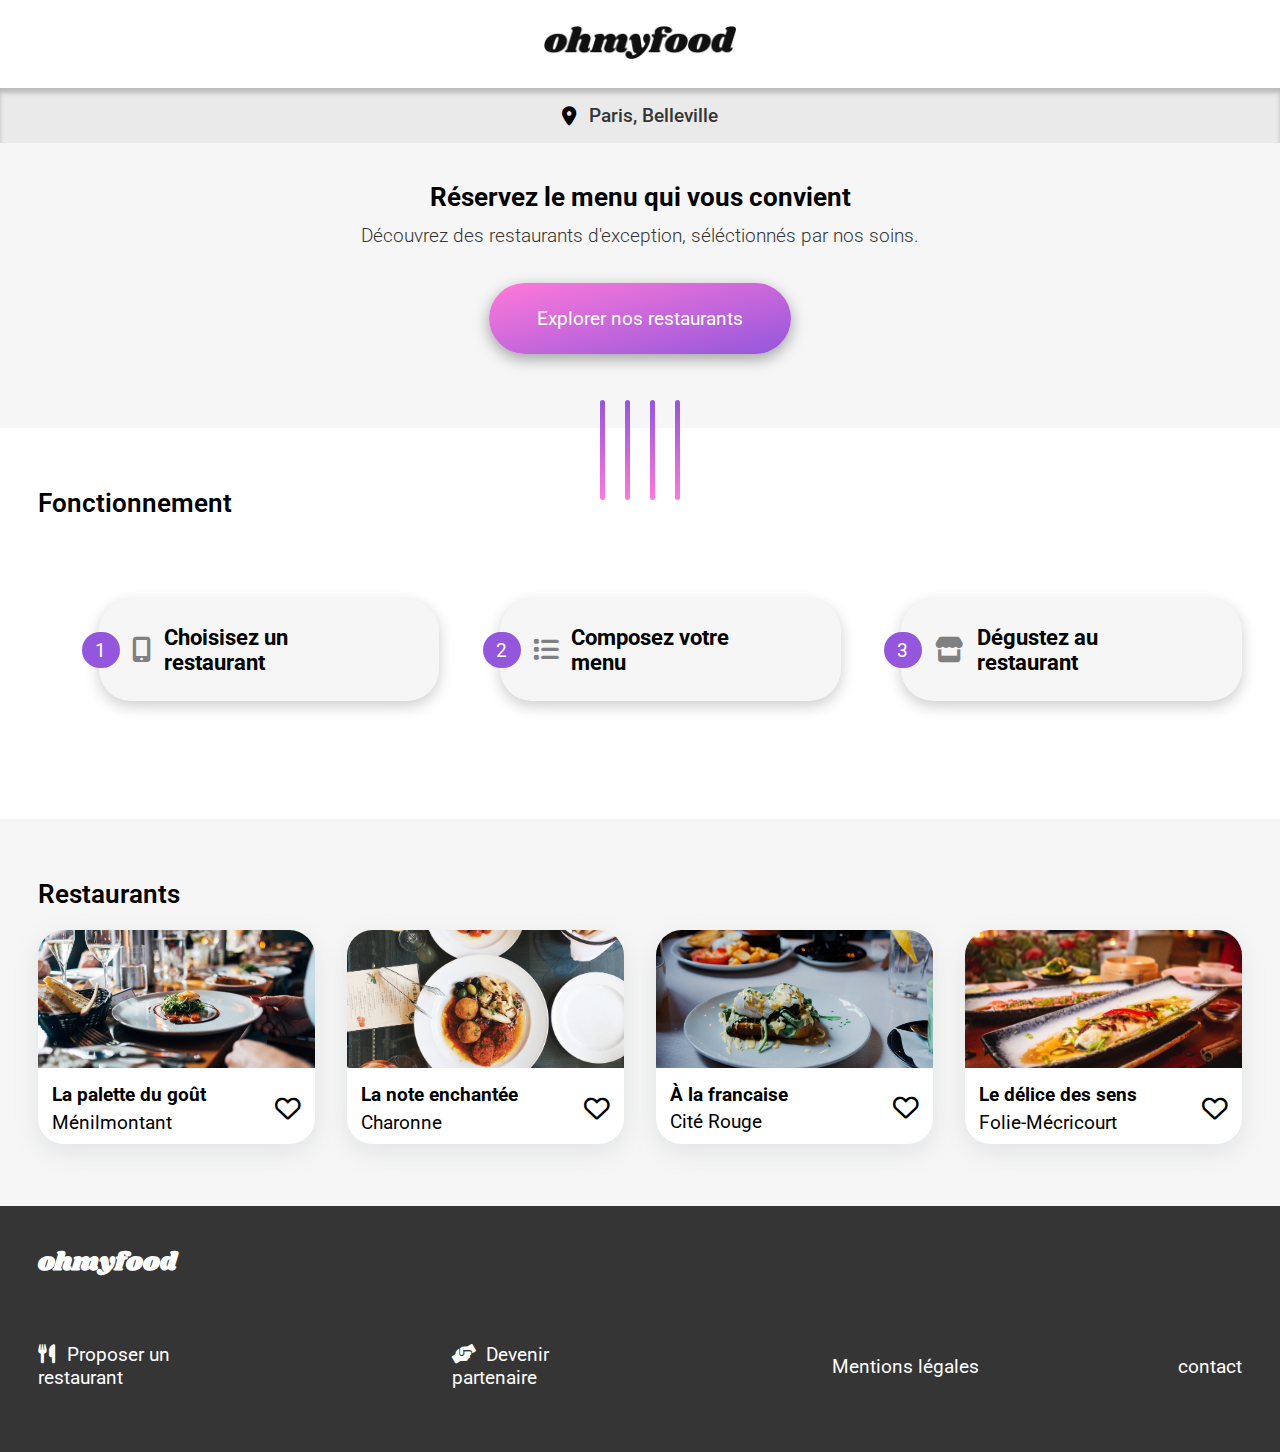
==== commit 1e19ce00: "-fix: improved responsive / removed svg" ====
--- a/index.html
+++ b/index.html
@@ -14,21 +14,33 @@
     <div class="spinner"></div>
     <div class="spinner"></div>
 </div>
-<header class="main_page">
-    <a href="#">
-    <img src="./img/logo/ohmyfood.png"
-         alt="La palette du goût">
-    </a>
+<header class="header">
+    <div class="header_logo">
+        <a href="index.html#return_of_pages">
+            <i class="fas fa-arrow-left header_arrow_main"></i>
+        </a>
+    </div>
+    <div class="header_title">
+        <a href="#">
+            <img src="./img/logo/ohmyfood.png"
+                 alt="La palette du goût">
+        </a>
+    </div>
+    <div class="header_logo">
+        <a href="#">
+            <i class="fa-solid fa-bars header_burger_main"></i>
+        </a>
+    </div>
 </header>
 <main>
     <section class="address">
         <i class="fas fa-map-marker-alt address_pin"></i>
-        <p class="address_city">Paris, Belleville</p>
+        <h2 class="address_city">Paris, Belleville</h2>
     </section>
     <section class="description center">
         <h2 class="description_title">Réservez le menu qui vous convient</h2>
         <p class="description_subtitle">Découvrez des restaurants d'exception, séléctionnés par nos soins.</p>
-        <a class="colorful_button">
+        <a class="colorful_button button_main">
             Explorer nos restaurants
         </a>
     </section>
@@ -37,29 +49,29 @@
         <ul class="functioning_container">
             <li class="functioning_card">
                 <div class="functioning_card_round">1</div>
-                <div>
-                    <p class="functioning_card_subtitle">
-                        <i class="functioning_card_logo fas fa-mobile-alt"></i>
+                <div class="functioning_align_logo">
+                    <i class="functioning_card_logo fas fa-mobile-alt"></i>
+                    <h3 class="functioning_card_subtitle">
                         Choisisez un restaurant
-                    </p>
+                    </h3>
                 </div>
             </li>
             <li class="functioning_card">
                 <div class="functioning_card_round">2</div>
-                <div>
-                    <p class="functioning_card_subtitle">
-                        <i class="functioning_card_logo fas fa-list"></i>
+                <div class="functioning_align_logo">
+                    <i class="functioning_card_logo fas fa-list"></i>
+                    <h3 class="functioning_card_subtitle">
                         Composez votre menu
-                    </p>
+                    </h3>
                 </div>
             </li>
             <li class="functioning_card">
                 <div class="functioning_card_round">3</div>
-                <div>
-                    <p class="functioning_card_subtitle">
-                        <i class="functioning_card_logo fas fa-store"></i>
+                <div class="functioning_align_logo">
+                    <i class="functioning_card_logo fas fa-store"></i>
+                    <h3 class="functioning_card_subtitle">
                         Dégustez au restaurant
-                    </p>
+                    </h3>
                 </div>
             </li>
         </ul>
@@ -121,7 +133,7 @@
                          alt="Le déice des sens" class="img_container">
                     <div class="restaurants_card_container">
                         <div class="restaurants_card_text">
-                            <h3 class="restaurants_card_title">Le déice des sens</h3>
+                            <h3 class="restaurants_card_title">Le délice des sens</h3>
                             <p class="restaurants_card_subtitle">Folie-Mécricourt</p>
                         </div>
                         <div class="restaurants_card_logo heart_logo">
@@ -151,13 +163,13 @@
         </li>
         <li class="footer_line">
             <a href="#">
-            Mentions légales
-        </a>
+                Mentions légales
+            </a>
         </li>
         <li class="footer_line">
             <a href="mailto:ohmyfood@ohmyfood.fr">
-            contact
-        </a>
+                contact
+            </a>
         </li>
     </ul>
 </footer>
--- a/style/main.css
+++ b/style/main.css
@@ -1,9 +1,12 @@
 @import url("https://cdnjs.cloudflare.com/ajax/libs/font-awesome/6.0.0-beta3/css/all.min.css");
 @import url("https://fonts.googleapis.com/css2?family=Roboto:wght@100;300;400;500;700;900&family=Shrikhand&display=swap");
-.main_page {
-  display: flex;
-  justify-content: center;
-  padding: 41px;
+.header_arrow_main {
+  font-size: 5vw;
+  display: none;
+}
+.header_burger_main {
+  font-size: 5vw;
+  display: none;
 }
 
 .address {
@@ -15,34 +18,38 @@
   box-shadow: rgba(0, 0, 0, 0.2) 0 5px 4px 0 inset;
 }
 .address_pin {
-  font-size: 4.5vw;
+  font-size: 4vw;
   margin-right: 3%;
+  cursor: pointer;
 }
 .address_city {
-  font-size: 4.5vw;
-  font-weight: 600;
+  font-size: 4vw;
+  font-weight: 500;
   color: #353535;
+  cursor: pointer;
 }
 
 .description {
   display: flex;
   flex-direction: column;
   align-items: center;
-  background-color: rgba(234, 234, 234, 0.55);
-  height: auto;
-  width: auto;
+  background-color: #f6f6f6;
 }
 .description_title {
-  margin: 3% 7%;
+  margin: 3% 10%;
   font-size: 6vw;
   text-align: center;
   font-weight: 700;
 }
 .description_subtitle {
-  margin: 2%;
-  font-size: 3.5vw;
+  margin: 1%;
+  font-size: 4vw;
   text-align: center;
   color: #353535;
+  font-weight: 300;
+}
+.description .button_main {
+  padding: 5% 7%;
 }
 
 .functioning {
@@ -56,44 +63,52 @@
   padding: 0;
 }
 .functioning_card {
-  border-radius: 50px;
-  background-color: rgba(234, 234, 234, 0.55);
-  display: flex;
-  align-items: center;
-  margin: 7% 0 0 30px;
+  border-radius: 5vw;
+  background-color: #f6f6f6;
+  display: flex;
+  align-items: center;
+  margin: 7% 0 0 5%;
   box-shadow: rgba(0, 0, 0, 0.2) 0 5px 15px;
+  width: 95%;
 }
 .functioning_card:hover {
   background-color: rgba(240, 207, 255, 0.24);
   cursor: pointer;
 }
+.functioning_card:hover .functioning_card_logo {
+  color: #9356DC;
+}
 .functioning_card_round {
   align-items: center;
   justify-content: center;
   display: flex;
-  height: 70px;
-  width: 70px;
   border-radius: 70px;
   background-color: #9356DC;
   color: white;
-  margin-left: -30px;
-  font-size: 35px;
+  margin-left: -5%;
+  font-size: 3vw;
+  padding: 2% 3%;
+}
+.functioning_align_logo {
+  display: flex;
+  align-items: center;
 }
 .functioning_card_subtitle {
   font-weight: 700;
-  font-size: 4.5vw;
+  font-size: 4vw;
   margin: 10% 0;
 }
 .functioning_card_logo {
-  font-size: 50px;
-  margin: 0 45px;
+  font-size: 5vw;
+  margin: 0 10%;
   color: gray;
 }
 
 .restaurants {
-  background-color: rgba(234, 234, 234, 0.55);
-  height: auto;
-  width: auto;
+  background-color: #f6f6f6;
+  display: flex;
+  flex-direction: column;
+  justify-content: space-around;
 }
 .restaurants_title {
   font-size: 6vw;
@@ -102,27 +117,36 @@
 .restaurants .img_container {
   object-fit: cover;
   width: 100%;
-  height: 450px;
-  border-radius: 50px 50px 0 0;
+  aspect-ratio: 2/1;
+  border-radius: 5vw 5vw 0 0;
+}
+.restaurants_container {
+  display: flex;
+  flex-direction: column;
 }
 .restaurants_card {
   width: 100%;
-  height: 635px;
-  border-radius: 50px;
+  border-radius: 5vw;
   background-color: white;
-  margin-bottom: 60px;
   box-shadow: rgba(149, 157, 165, 0.2) 0 8px 24px;
+  margin-bottom: 8%;
 }
 .restaurants_card:hover {
   box-shadow: rgba(0, 0, 0, 0.35) 0 5px 15px;
   cursor: pointer;
 }
+.restaurants_card:hover .restaurants_card_title {
+  color: #9356DC;
+}
+.restaurants_card:hover .restaurants_card_subtitle {
+  color: #9356DC;
+}
 .restaurants_card_container {
   display: flex;
   flex-direction: row;
   justify-content: space-between;
   align-items: center;
-  margin: 30px;
+  padding: 4% 5%;
 }
 .restaurants_card_text {
   display: flex;
@@ -130,16 +154,15 @@
   align-items: flex-start;
 }
 .restaurants_card_title {
-  font-size: 45px;
-  font-weight: 750;
-  margin: 0 0 10px;
+  font-size: 5vw;
+  margin: 0 0 3%;
 }
 .restaurants_card_subtitle {
-  font-size: 45px;
+  font-size: 5vw;
   margin: 0;
 }
 .restaurants_card_logo {
-  font-size: 60px;
+  font-size: 5vw;
 }
 
 @media (min-width: 1024px) {
@@ -158,6 +181,9 @@
   .description_subtitle {
     margin: 0;
     font-size: 1.5vw;
+  }
+  .description .button_main {
+    padding: 2% 4%;
   }
 
   .functioning {
@@ -171,57 +197,54 @@
     justify-content: space-between;
   }
   .functioning_card {
-    height: auto;
-    width: 30%;
-    border-radius: 35px;
+    border-radius: 2.5vw;
+    margin: 5% 0 0 5%;
   }
   .functioning_card_round {
-    height: 45px;
-    width: 45px;
-    font-size: 1.5vw;
+    margin-left: -5%;
+    font-size: 1.5vw;
+    padding: 2% 4%;
   }
   .functioning_card_subtitle {
-    width: 145%;
     font-size: 1.7vw;
-    margin: 15px 0;
   }
   .functioning_card_logo {
-    margin: 5%;
-    font-size: 2vw;
+    font-size: 2vw;
+    margin: 0 5%;
   }
 
   .restaurants_title {
     font-size: 2vw;
-    margin-bottom: 5%;
+  }
+  .restaurants .img_container {
+    border-radius: 2vw 2vw 0 0;
+  }
+  .restaurants a {
+    width: 23%;
   }
   .restaurants_container {
     display: flex;
-    justify-content: space-evenly;
-    flex-wrap: wrap;
-  }
-  .restaurants .img_container {
-    height: 225px;
+    flex-direction: row;
+    justify-content: space-between;
   }
   .restaurants_card {
-    width: 420px;
-    height: 350px;
-  }
-  .restaurants_card_container {
-    margin: 20px;
+    border-radius: 2vw;
+    height: 90%;
   }
   .restaurants_card_title {
-    font-size: 30px;
+    font-size: 1.5vw;
   }
   .restaurants_card_subtitle {
-    font-size: 28px;
+    font-size: 1.5vw;
   }
   .restaurants_card_logo {
-    font-size: 28px;
+    font-size: 2vw;
   }
 }
 body {
   margin: 0;
   font-family: "Roboto", sans-serif;
+  cursor: default;
 }
 
 a {
@@ -230,23 +253,42 @@
 }
 
 .center {
-  padding: 60px;
+  padding: 5%;
+}
+
+.header {
+  display: flex;
+  justify-content: space-between;
+  align-items: center;
+  padding: 4% 0;
+}
+.header img {
+  width: 100%;
+}
+.header_title {
+  text-decoration: none;
+  display: flex;
+  justify-content: center;
+  width: 30%;
+}
+.header_logo {
+  width: 10%;
+  display: flex;
+  justify-content: center;
 }
 
 .colorful_button {
   box-shadow: rgba(0, 0, 0, 0.35) 0 5px 15px;
   align-items: center;
   justify-content: center;
-  height: 130px;
-  width: 70%;
   background: #9356DC;
   background: -webkit-linear-gradient(to top left, #9356DC 0%, #FF79DA 100%);
   background: -moz-linear-gradient(to top left, #9356DC 0%, #FF79DA 100%);
   background: linear-gradient(to top left, #9356DC 0%, #FF79DA 100%);
-  border-radius: 65px;
-  display: flex;
-  margin: 50px 0 70px 0;
-  font-size: 40px;
+  border-radius: 100px;
+  display: flex;
+  margin: 6%;
+  font-size: 4vw;
   color: white;
   cursor: pointer;
 }
@@ -310,7 +352,7 @@
 }
 @keyframes gray_gradient {
   0% {
-    background: rgba(255, 255, 255, 0.27);
+    background: white;
   }
   100% {
     background: rgba(255, 255, 255, 0);
@@ -346,12 +388,11 @@
 .footer {
   list-style-type: none;
   background-color: #353535;
-  height: 600px;
 }
 .footer h4 {
   font-family: "Shrikhand", "cursive";
-  padding: 60px 60px 0;
-  font-size: 55px;
+  padding: 5% 5% 0;
+  font-size: 5vw;
   color: white;
   margin: 0;
 }
@@ -361,33 +402,42 @@
 .footer_line {
   list-style-type: none;
   cursor: pointer;
-  font-size: 45px;
+  font-size: 4vw;
   color: white;
-  margin: 15px 0;
-  font-weight: 500;
+  margin: 3% 0;
 }
 .footer_logo {
-  font-size: 35px;
-  margin-right: 30px;
+  font-size: 4vw;
+  margin-right: 3%;
 }
 .footer a {
   color: white;
 }
 
 @media (min-width: 1024px) {
+  .center {
+    padding: 3%;
+  }
+
+  .header {
+    padding: 2% 0;
+  }
+  .header_title {
+    width: 15%;
+  }
+  .header_logo {
+    width: 5%;
+  }
+
   .colorful_button {
-    height: auto;
-    width: 25%;
-    margin: 39px 0 0 0;
-    font-size: 1.5vw;
-    padding: 30px 0;
-  }
-
-  .footer {
-    height: auto;
-  }
+    margin: 3%;
+    padding: 2% 5%;
+    font-size: 1.5vw;
+  }
+
   .footer h4 {
     font-size: 2vw;
+    padding: 3% 3% 0;
   }
   .footer_container {
     display: flex;
@@ -396,81 +446,62 @@
   }
   .footer_line {
     font-size: 1.5vw;
+    margin: 2% 0;
   }
   .footer_logo {
-    font-size: 2vw;
-  }
-}
-body {
-  background-color: #f6f6f6;
-}
-
-.menu_page {
-  display: flex;
-  justify-content: space-between;
-  align-items: center;
-}
-
-.header_arrow {
-  font-size: 50px;
-  margin: 50px;
+    font-size: 1.5vw;
+  }
+}
+.header_arrow_menu {
+  font-size: 5vw;
   color: black;
 }
-
-.header_burger {
-  font-size: 50px;
-  margin: 50px;
-  color: transparent;
+.header_burger_menu {
+  font-size: 5vw;
+  display: none;
 }
 
 .img_container {
   position: relative;
   z-index: 1;
 }
-
 .img_container img {
   width: 100%;
-  height: 650px;
+  aspect-ratio: 1.5/1;
   object-fit: cover;
 }
 
 .menu {
   background-color: #f6f6f6;
-  margin-top: -180px;
-  width: 100%;
-  height: 180px;
-  border-radius: 120px 120px 0 0;
+  margin-top: -14%;
+  border-radius: 10vw 10vw 0 0;
   position: relative;
   z-index: 5;
   display: flex;
-  flex-direction: row;
   align-items: center;
   justify-content: space-around;
 }
 .menu h2 {
   font-family: "Shrikhand", "cursive";
-  font-size: 60px;
+  font-size: 6vw;
 }
 .menu_logo {
-  font-size: 80px;
+  font-size: 6vw;
+}
+
+.menu_container {
+  background-color: #f6f6f6;
 }
 
 .menu_category {
-  font-size: 40px;
-  margin-left: 50px;
+  font-size: 4vw;
+  padding: 5% 5% 0;
 }
 .menu_category h3 {
-  margin-bottom: -15px;
-}
-
-.line {
-  width: 110px;
-  height: 8px;
-}
-.line_color {
-  width: 110px;
-  height: 8px;
-  fill: #99E2D0;
+  font-weight: 300;
+  margin-bottom: 2%;
+  border-bottom: solid #99E2D0 0.8vw;
+  width: 10%;
 }
 
 .list {
@@ -480,13 +511,12 @@
 }
 .list_menu {
   background: white;
-  border-radius: 45px;
+  border-radius: 4vw;
   box-shadow: rgba(149, 157, 165, 0.2) 0 8px 24px;
   display: flex;
   animation: slide 1s forwards;
   opacity: 0;
-  margin: 25px 0;
-  height: 200px;
+  margin: 2% 0;
 }
 @keyframes slide {
   from {
@@ -499,7 +529,7 @@
   }
 }
 .list_card {
-  padding: 25px;
+  padding: 4%;
   overflow: hidden;
   flex: 1;
   display: flex;
@@ -514,24 +544,24 @@
   white-space: nowrap;
 }
 .list_info_title {
-  font-size: 50px;
-  font-weight: 400;
+  font-size: 4vw;
   overflow: hidden;
   text-overflow: ellipsis;
-  margin: 0;
+  margin: 0 0 1vw 0;
 }
 .list_info_subtitle {
-  font-weight: 200;
+  font-weight: 300;
   overflow: hidden;
   text-overflow: ellipsis;
-  font-size: 45px;
+  font-size: 3.8vw;
   margin: 0;
 }
 .list_price {
   font-weight: 600;
   display: flex;
   align-items: flex-end;
-  font-size: 45px;
+  font-size: 3.8vw;
+  margin: 0;
 }
 .list_logo {
   background-color: #99E2D0;
@@ -539,36 +569,36 @@
   height: auto;
   width: 0;
   opacity: 0;
-  border-radius: 0 45px 45px 0;
+  border-radius: 0 4vw 4vw 0;
   display: flex;
   align-items: center;
   justify-content: center;
   transition: transform 0.4s ease-in-out, width 0.4s ease-in-out, opacity 0.4s ease-in-out;
 }
 .list_logo_animation {
-  font-size: 80px;
+  font-size: 6vw;
   color: white;
   transform: rotate(360deg);
   transition: 0.4s ease-in-out;
 }
 .list_menu:nth-child(1) {
-  animation-delay: 0.6s;
+  animation-delay: 1.3s;
 }
 .list_menu:nth-child(2) {
-  animation-delay: 0.8s;
+  animation-delay: 1.5s;
 }
 .list_menu:nth-child(3) {
-  animation-delay: 1s;
+  animation-delay: 1.7s;
 }
 .list_menu:nth-child(4) {
-  animation-delay: 1.2s;
+  animation-delay: 1.9s;
 }
 .list_menu:nth-child(5) {
-  animation-delay: 1.4s;
+  animation-delay: 2.1s;
 }
 .list_menu:hover .list_logo {
   opacity: 100%;
-  width: 150px;
+  width: 20%;
 }
 .list_menu:hover .list_logo_animation {
   transform: rotate(0deg);
@@ -577,32 +607,33 @@
 .container_colorful_button {
   display: flex;
   justify-content: center;
+  background-color: #f6f6f6;
+}
+.container_colorful_button .button_menu {
+  padding: 5% 15%;
 }
 
 @media (min-width: 1024px) {
-  .menu_page {
-    display: flex;
-    justify-content: space-between;
-    align-items: center;
-  }
-  .menu_page .header_arrow {
-    font-size: 2.5vw;
-    margin-left: 100%;
+  .header_arrow_menu {
+    font-size: 2vw;
+  }
+  .header_burger_menu {
+    font-size: 2vw;
   }
 
   .img_container img {
-    height: 600px;
+    aspect-ratio: 3/1;
   }
 
   .menu {
-    align-items: center;
+    margin-top: -8%;
+    border-radius: 8vw 8vw 0 0;
   }
   .menu h2 {
     font-size: 2.5vw;
   }
   .menu_logo {
     font-size: 2.5vw;
-    margin: 0;
   }
 
   .menu_container {
@@ -612,37 +643,44 @@
     justify-content: space-around;
   }
 
+  .menu_sub_container {
+    width: 30%;
+  }
+
+  .menu_category {
+    font-size: 2vw;
+  }
+  .menu_category h3 {
+    margin-bottom: 1%;
+    font-size: 2vw;
+    border-bottom: solid #99E2D0 0.3vw;
+    width: 14%;
+  }
+
   .list_menu {
-    width: 390px;
-    border-radius: 30px;
-    height: 130px;
-  }
-  .list_card {
-    height: 80px;
+    border-radius: 1.5vw;
+    margin: 1% 0;
   }
   .list_info_title {
-    font-size: 18px;
+    font-size: 1.6vw;
+    margin: 0 0 0.5vw;
   }
   .list_info_subtitle {
-    margin-top: 15px;
-    font-size: 17px;
+    font-size: 1.3vw;
+    margin: 0;
   }
   .list_price {
-    font-size: 24px;
-    margin-top: 68px;
+    font-size: 1.3vw;
   }
   .list_logo {
-    border-radius: 0 30px 30px 0;
-  }
-  .list_menu:hover .list_logo {
-    width: 100px;
+    border-radius: 0 1.5vw 1.5vw 0;
   }
   .list_logo_animation {
-    font-size: 45px;
-  }
-
-  .colorful_button {
-    margin: 60px;
+    font-size: 3vw;
+  }
+
+  .container_colorful_button .button_menu {
+    padding: 2% 10%;
   }
 }
 
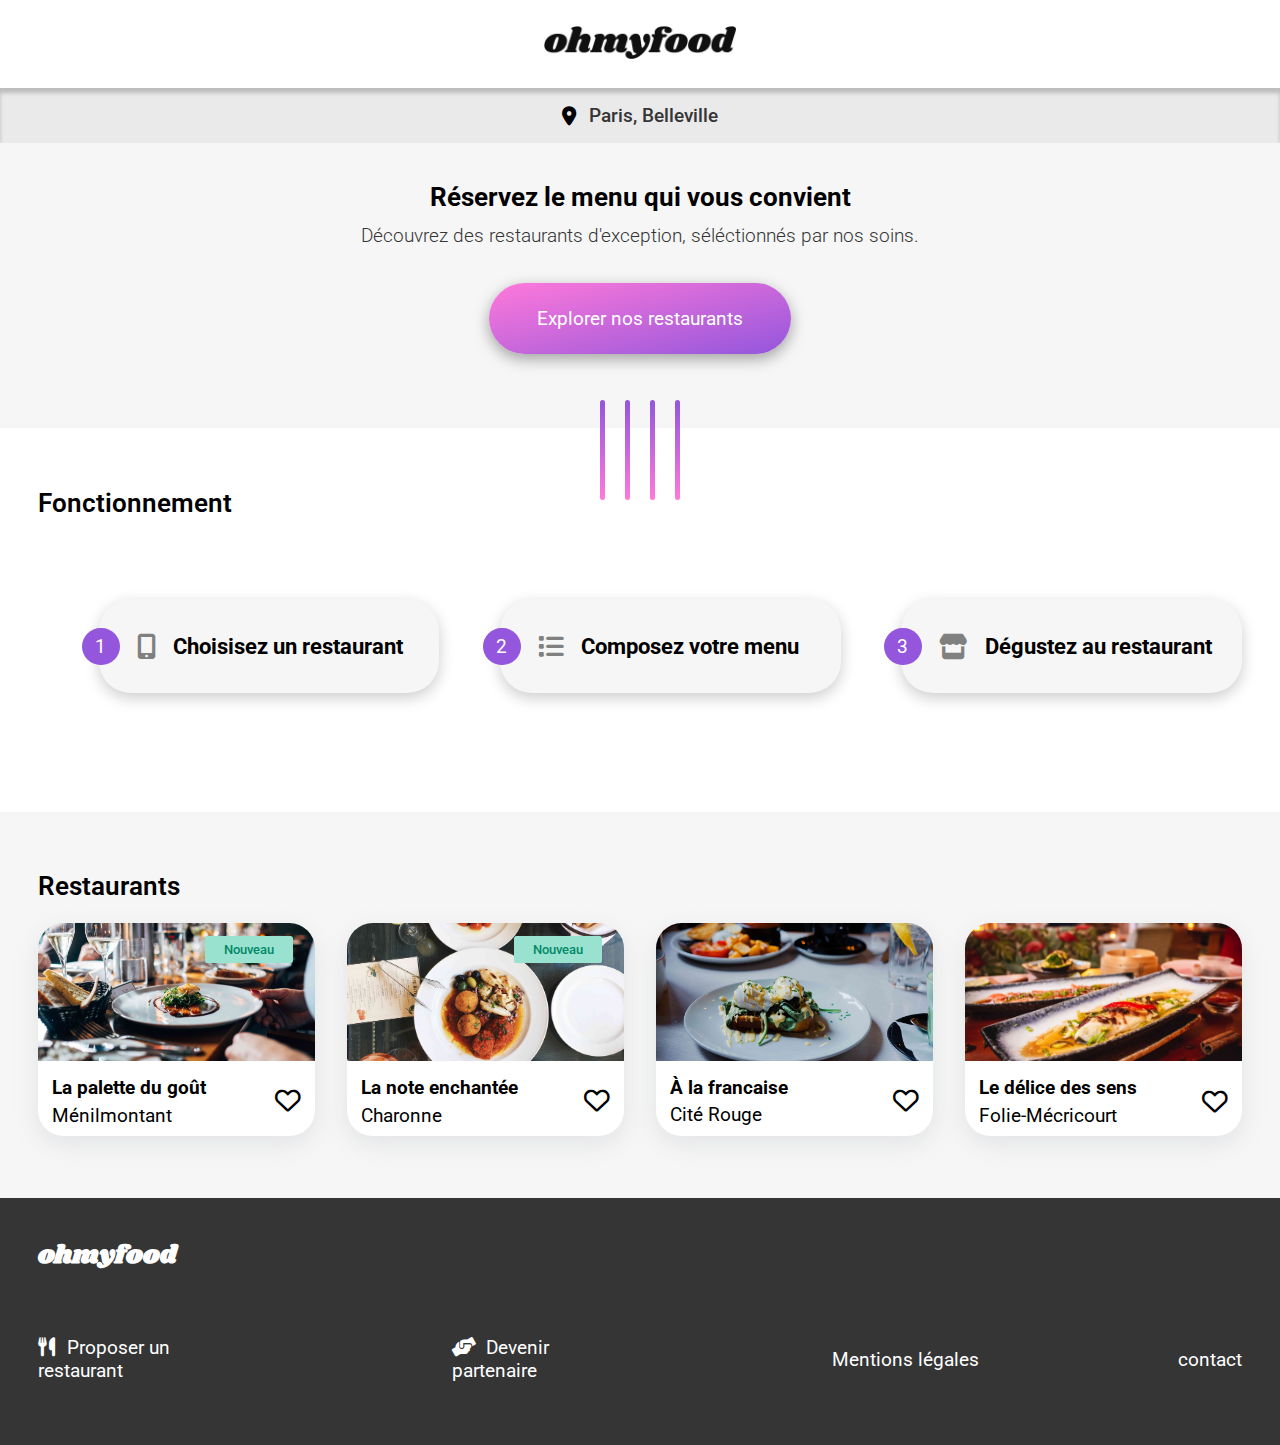
==== commit 2db5667e: "-add: green rectangle 'new' / meta description/ reduced image quality" ====
--- a/index.html
+++ b/index.html
@@ -6,14 +6,21 @@
     <title>Ohmyfood</title>
     <meta charset="utf-8"/>
     <link rel="stylesheet" href="style/main.css">
+    <meta name="description" content="
+    Ohmyfood! est une jeune startup qui répertorie les menus de restaurants gastronomiques.
+    En plus des systèmes classiques de réservation, vous pourrez composer le menu de votre repas pour que les plats soient prêts à votre arrivez.
+    Finis, les temps d'attente au restaurant !">
 </head>
+
 <body>
+
 <div class="spinner_container">
     <div class="spinner"></div>
     <div class="spinner"></div>
     <div class="spinner"></div>
     <div class="spinner"></div>
 </div>
+
 <header class="header">
     <div class="header_logo">
         <a href="index.html#return_of_pages">
@@ -32,6 +39,7 @@
         </a>
     </div>
 </header>
+
 <main>
     <section class="address">
         <i class="fas fa-map-marker-alt address_pin"></i>
@@ -49,8 +57,8 @@
         <ul class="functioning_container">
             <li class="functioning_card">
                 <div class="functioning_card_round">1</div>
+                <i class="functioning_card_logo fas fa-mobile-alt"></i>
                 <div class="functioning_align_logo">
-                    <i class="functioning_card_logo fas fa-mobile-alt"></i>
                     <h3 class="functioning_card_subtitle">
                         Choisisez un restaurant
                     </h3>
@@ -58,8 +66,8 @@
             </li>
             <li class="functioning_card">
                 <div class="functioning_card_round">2</div>
+                <i class="functioning_card_logo fas fa-list"></i>
                 <div class="functioning_align_logo">
-                    <i class="functioning_card_logo fas fa-list"></i>
                     <h3 class="functioning_card_subtitle">
                         Composez votre menu
                     </h3>
@@ -67,8 +75,8 @@
             </li>
             <li class="functioning_card">
                 <div class="functioning_card_round">3</div>
+                <i class="functioning_card_logo fas fa-store"></i>
                 <div class="functioning_align_logo">
-                    <i class="functioning_card_logo fas fa-store"></i>
                     <h3 class="functioning_card_subtitle">
                         Dégustez au restaurant
                     </h3>
@@ -79,8 +87,11 @@
     <section class="restaurants center" id="return_of_pages">
         <h2 class="restaurants_title">Restaurants</h2>
         <div class="restaurants_container">
-            <a href="pages/la palette du gout.html">
+            <a href="pages/la%20palette%20du%20gout.html">
                 <div class="restaurants_card">
+                    <div class="restaurants_new">
+                        <p class="restaurants_new_txt">Nouveau</p>
+                    </div>
                     <img src="./img/restaurants/la_palette_du_gout.jpg"
                          alt="La palette du goût" class="img_container">
                     <div class="restaurants_card_container">
@@ -95,8 +106,11 @@
                     </div>
                 </div>
             </a>
-            <a href="pages/la note enchantee.html">
+            <a href="pages/la%20note%20enchantee.html">
                 <div class="restaurants_card">
+                    <div class="restaurants_new">
+                        <p class="restaurants_new_txt">Nouveau</p>
+                    </div>
                     <img src="./img/restaurants/la_note_enchantee.jpg"
                          alt="La note enchantée" class="img_container">
                     <div class="restaurants_card_container">
@@ -111,7 +125,7 @@
                     </div>
                 </div>
             </a>
-            <a href="pages/a la francaise.html">
+            <a href="pages/a%20la%20francaise.html">
                 <div class="restaurants_card">
                     <img src="./img/restaurants/a_la_francaise.jpg"
                          alt="À la francaise" class="img_container">
@@ -127,7 +141,7 @@
                     </div>
                 </div>
             </a>
-            <a href="pages/le delice des sens.html">
+            <a href="pages/le%20delice%20des%20sens.html">
                 <div class="restaurants_card">
                     <img src="./img/restaurants/le_delice_des_sens.jpg"
                          alt="Le déice des sens" class="img_container">
@@ -146,6 +160,7 @@
         </div>
     </section>
 </main>
+
 <footer class="footer">
     <h4>ohmyfood</h4>
     <ul class="center footer_container">
@@ -173,4 +188,5 @@
         </li>
     </ul>
 </footer>
+
 </body>
--- a/style/main.css
+++ b/style/main.css
@@ -96,7 +96,7 @@
 .functioning_card_subtitle {
   font-weight: 700;
   font-size: 4vw;
-  margin: 10% 0;
+  margin: 15% 0;
 }
 .functioning_card_logo {
   font-size: 5vw;
@@ -119,6 +119,20 @@
   width: 100%;
   aspect-ratio: 2/1;
   border-radius: 5vw 5vw 0 0;
+}
+.restaurants_new {
+  background-color: #99E2D0;
+  border-radius: 0.5vw;
+  position: absolute;
+  z-index: 5;
+  margin: 5% 62%;
+  padding: 1.5% 4%;
+}
+.restaurants_new_txt {
+  font-size: 4vw;
+  font-weight: 500;
+  color: #038968;
+  margin: 0;
 }
 .restaurants_container {
   display: flex;
@@ -218,6 +232,14 @@
   }
   .restaurants .img_container {
     border-radius: 2vw 2vw 0 0;
+  }
+  .restaurants_new {
+    margin: 1% 13%;
+    padding: 0.5% 1.5%;
+    border-radius: 0.2vw;
+  }
+  .restaurants_new_txt {
+    font-size: 1vw;
   }
   .restaurants a {
     width: 23%;
